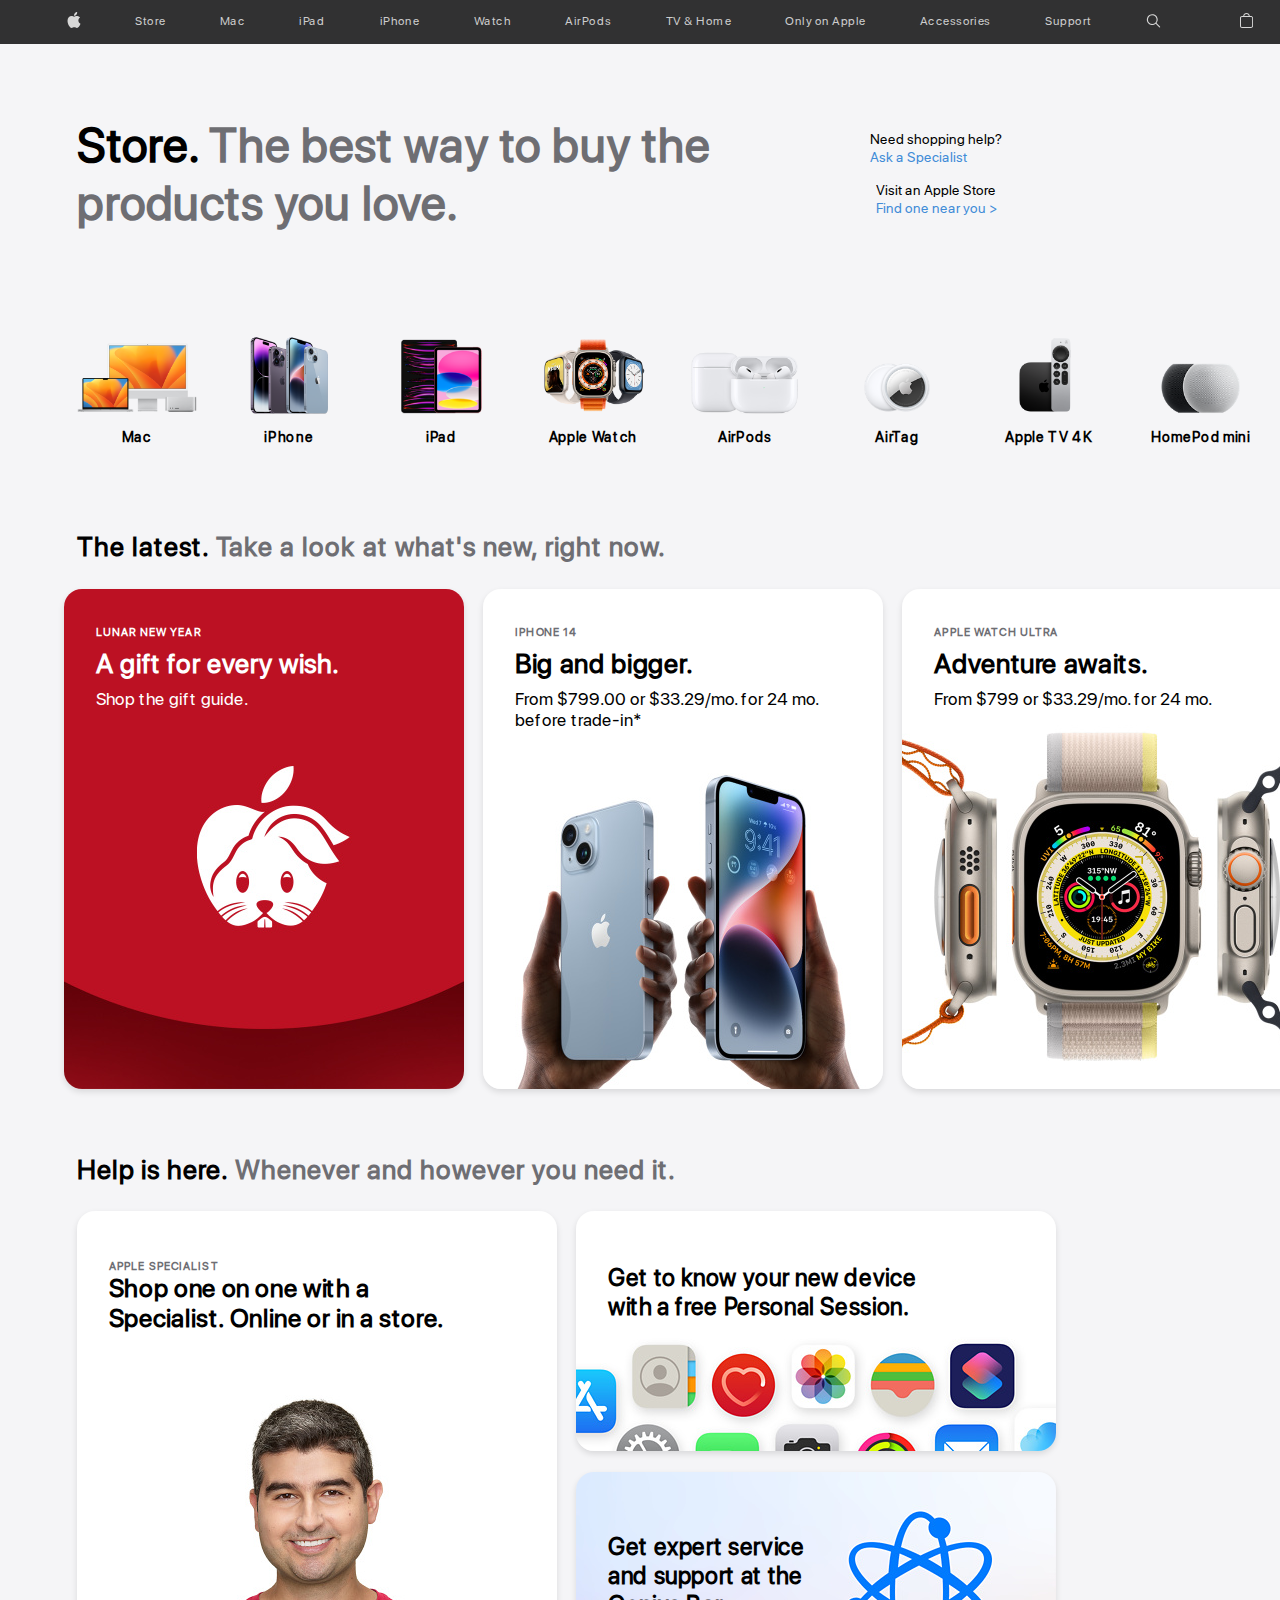
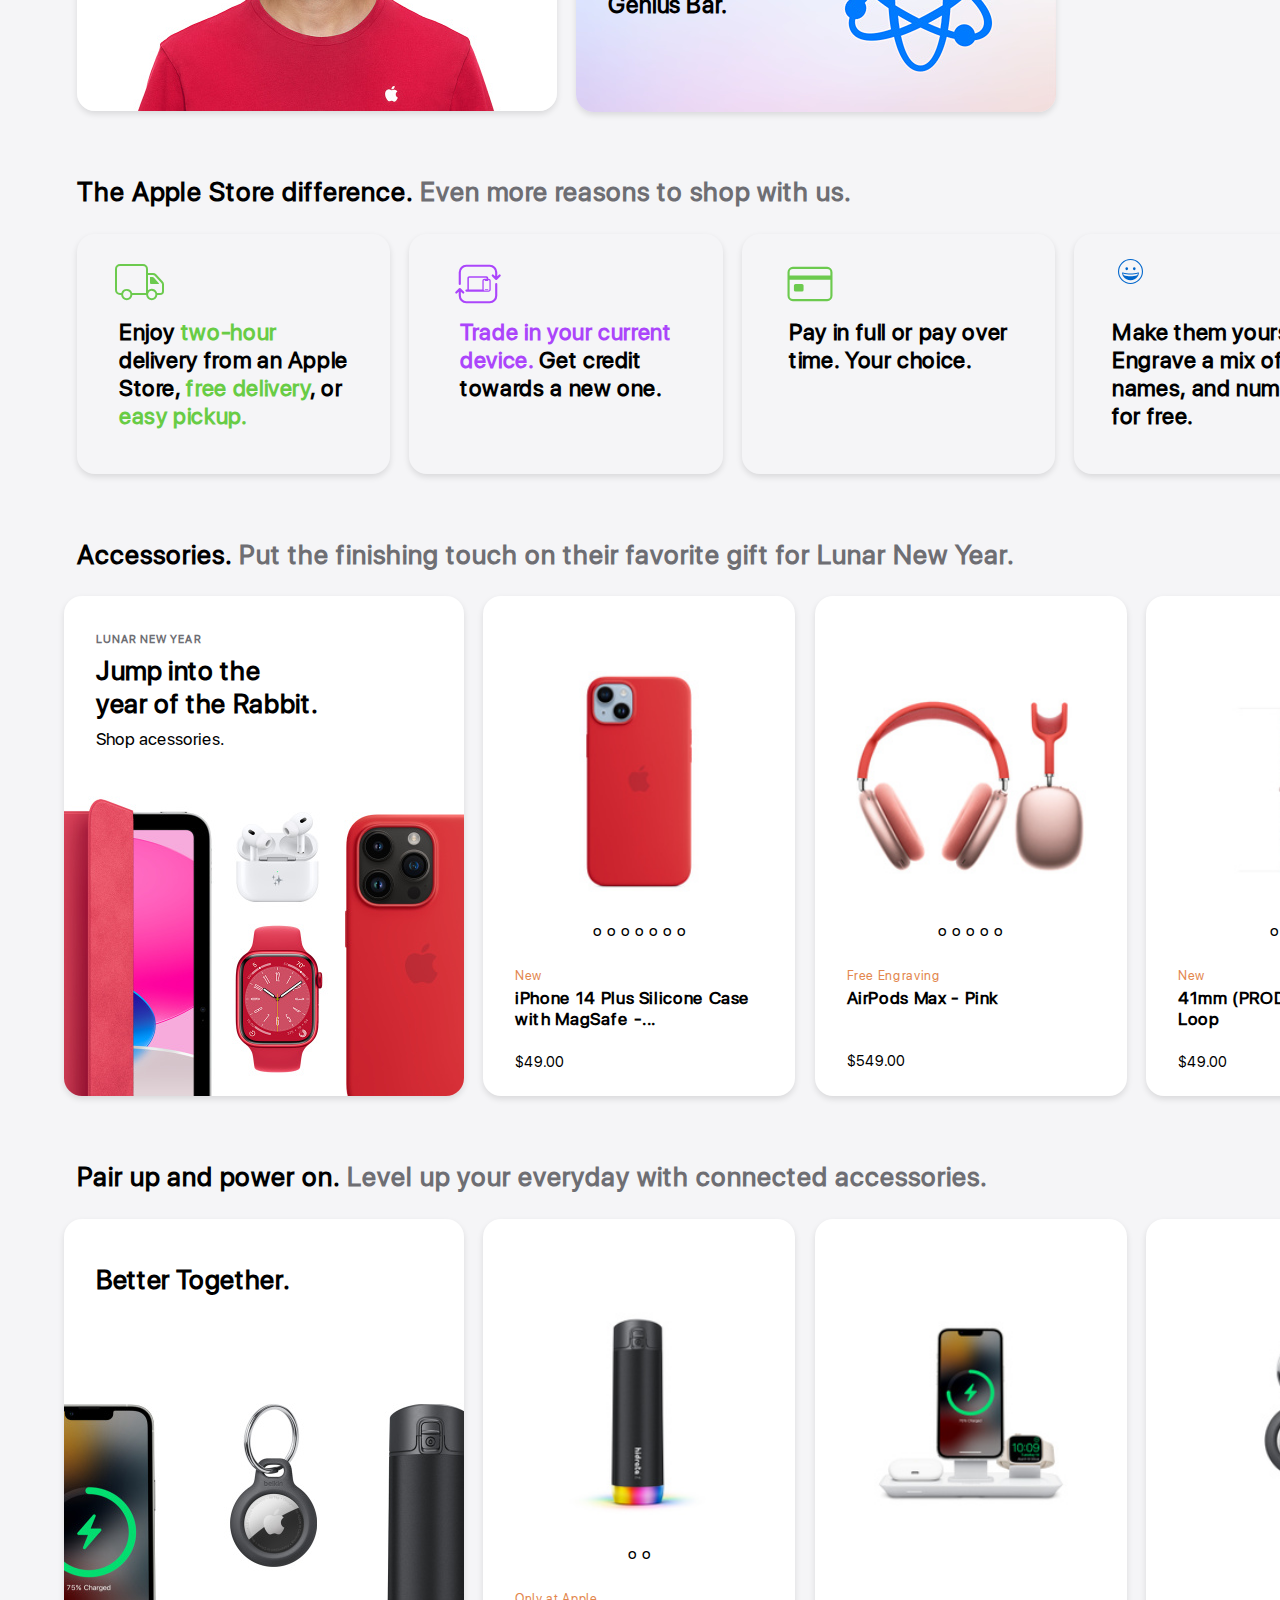
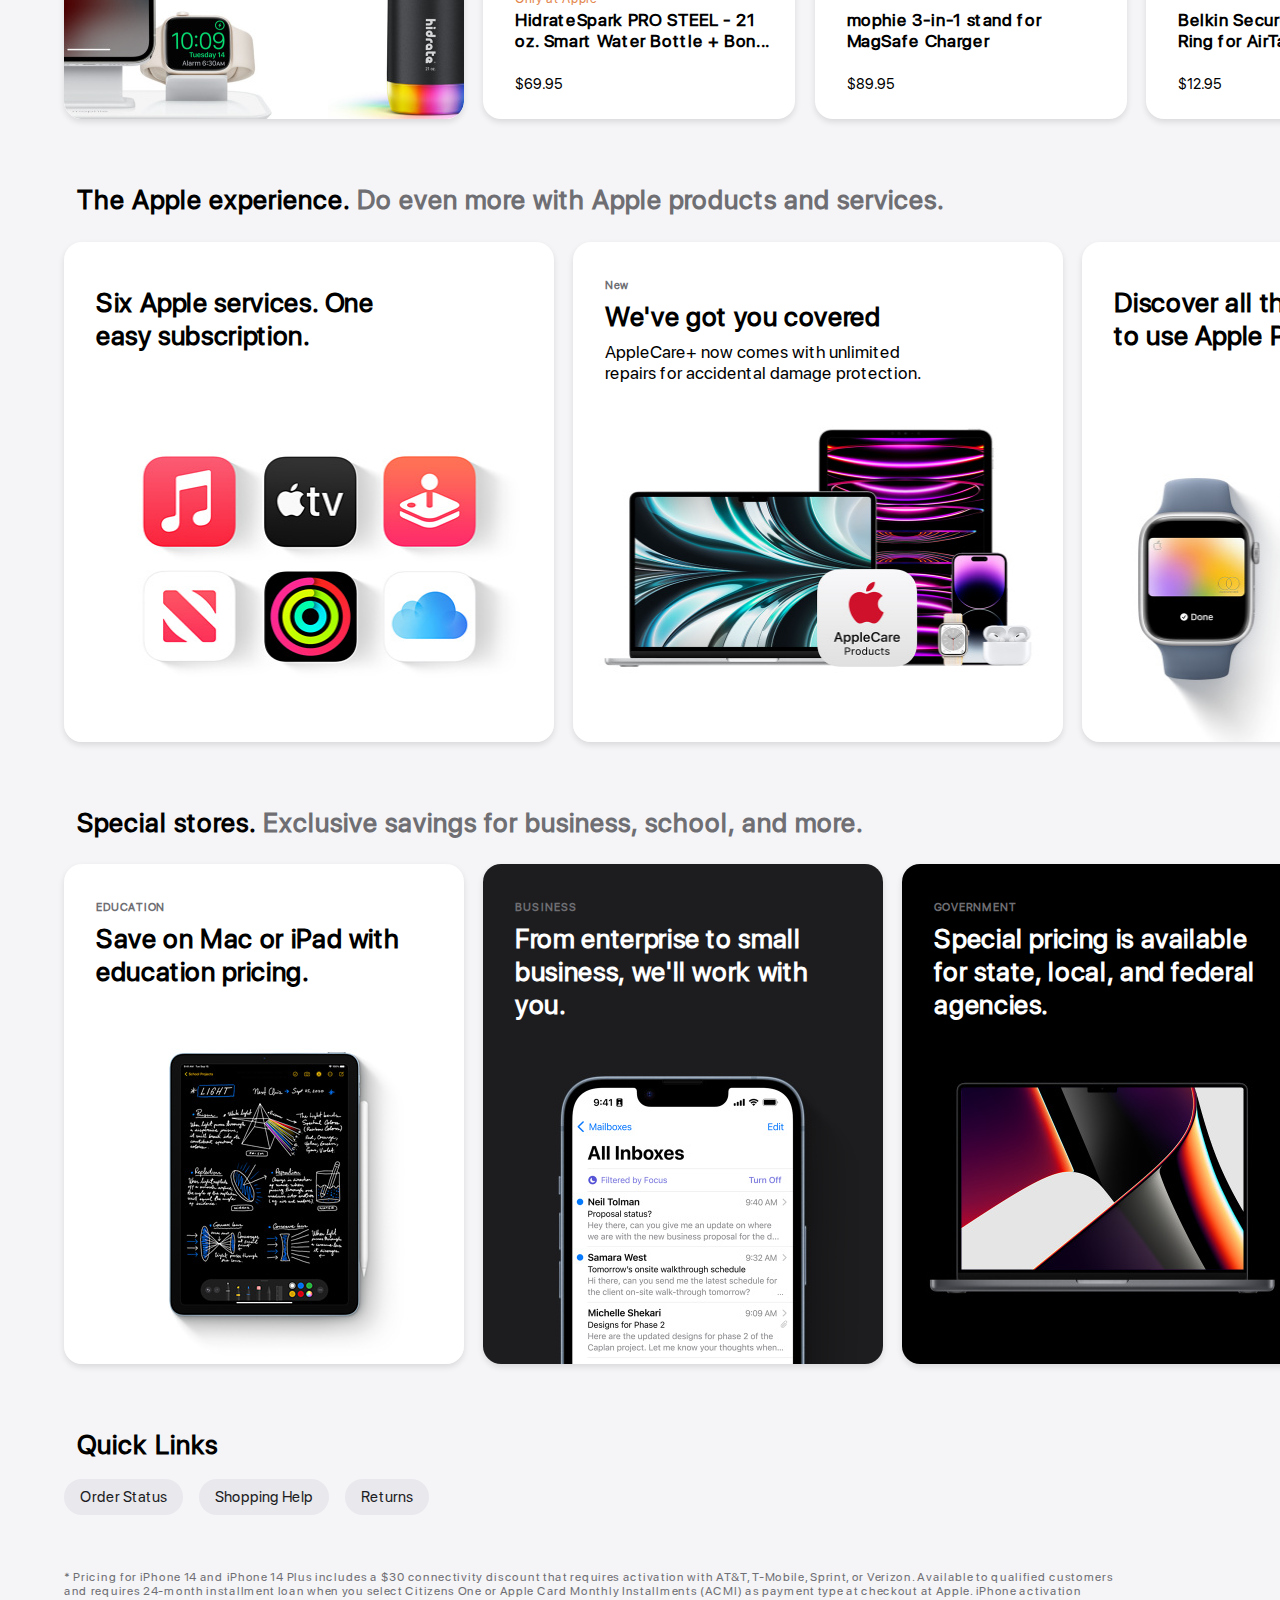
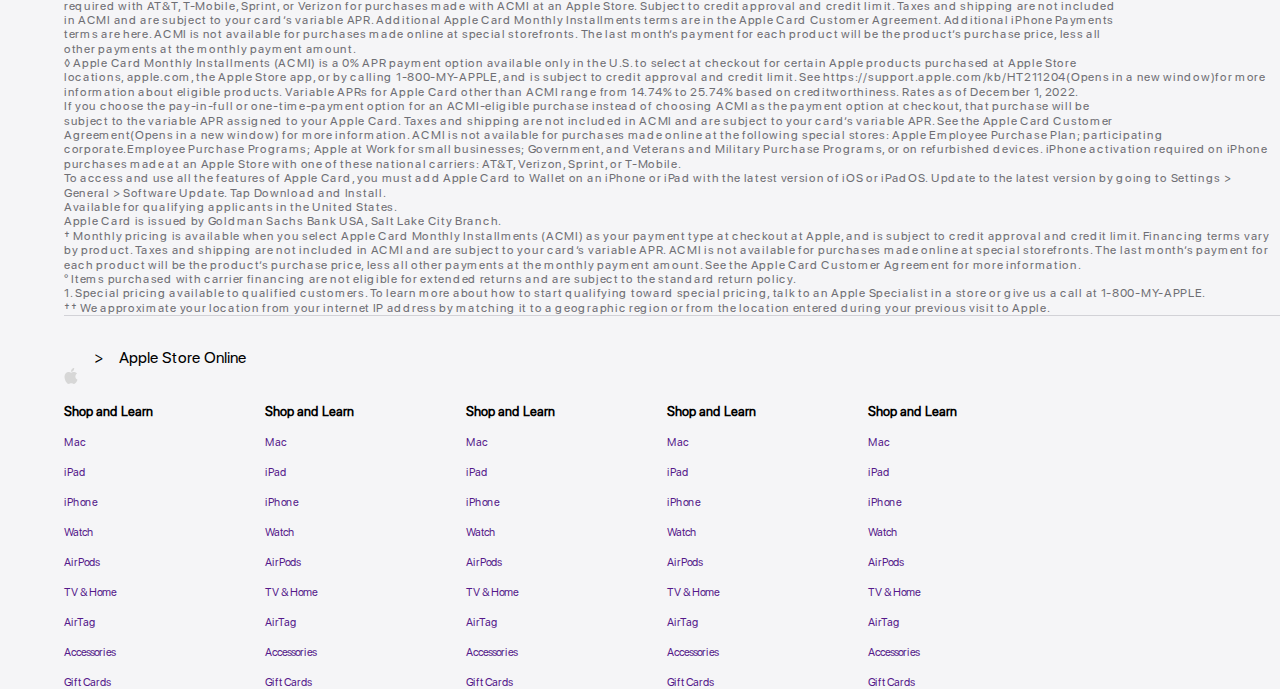
==== index.html @ ecf3b5d9 "Add files via upload" ====
<!DOCTYPE html>
<html lang="en">
<head>
    <meta charset="UTF-8">
    <meta http-equiv="X-UA-Compatible" content="IE=edge">
    <meta name="viewport" content="width=device-width, initial-scale=1.0">
    <link rel="stylesheet" href="styles.css">
    <title>Document</title>
</head>
<body>
 <nav>
    <div class="main-nav">
    <ul class="nav-list">
         <li><a href=""><svg class="apple" xmlns="http://www.w3.org/2000/svg" width="14" height="44"><path fill="none" d="M0 0h14v44H0z"/><path class='apple'fill="#fff" d="M13.073 17.521c-.093.073-1.725.992-1.725 3.037 0 2.365 2.076 3.202 2.138 3.222-.01.052-.33 1.146-1.095 2.262-.681.981-1.394 1.962-2.478 1.962s-1.364-.63-2.613-.63c-1.22 0-1.653.65-2.644.65s-1.684-.908-2.48-2.023C1.259 24.689.515 22.654.515 20.723c0-3.098 2.014-4.74 3.997-4.74 1.053 0 1.931.691 2.592.691.63 0 1.611-.733 2.81-.733.454 0 2.086.042 3.16 1.58zM9.345 14.63c.495-.59.846-1.405.846-2.22 0-.114-.01-.228-.03-.321-.806.03-1.767.537-2.345 1.208-.455.517-.878 1.333-.878 2.159 0 .124.02.248.031.29.052.01.134.02.217.02.723 0 1.632-.486 2.158-1.136z"/></svg></a></li>
         <li><a href="">Store</a></li>
         <li><a href="">Mac</a></li>
         <li><a href="">iPad</a></li>
         <li><a href="">iPhone</a></li>
         <li><a href="">Watch</a></li>
         <li><a href="">AirPods</a></li>
         <li><a href="">TV & Home</a></li>
         <li><a href="">Only on Apple</a></li>
         <li><a href="">Accessories</a></li>
         <li><a href="">Support</a></li>
         <li><a href=""><svg class ="search" xmlns="http://www.w3.org/2000/svg" width="40" height=40"><path fill="none" d="M0 0h15v44H0z"/><path fill="" d="m13.98 27.343-3.5-3.5a5.436 5.436 0 1 0-.778.777l3.5 3.5a.55.55 0 1 0 .778-.778ZM1.959 20.418a4.319 4.319 0 1 1 4.319 4.32 4.323 4.323 0 0 1-4.319-4.32Z"/><path fill="none" d="M0 44h15v44H0z"/><path fill="" d="m13.98 71.593-3.5-3.5a5.436 5.436 0 1 0-.778.777l3.5 3.5a.55.55 0 1 0 .778-.778ZM1.959 64.668a4.319 4.319 0 1 1 4.319 4.32 4.323 4.323 0 0 1-4.319-4.32Z"/></svg></a></li>

         <li><a href="">
            <svg class="bag" xmlns="http://www.w3.org/2000/svg" height="44" viewBox="0 0 13 44" width="13">
                <style>
                    #path1 {fill:#313132} #path2{fill: #d7d7d7} #path1:hover + #path2, #path2:hover{transition: fill .25s ease; fill: #fff}
                </style>
                <g fill="none" fill-rule="evenodd"><path id="path1" d="m0 44h13v-44h-13z"/><path id="path2" d="m12 25.9c0 .6-.5 1.1-1.1 1.1h-8.8c-.6 0-1.1-.5-1.1-1.1v-7.9c0-.5.5-1 1.1-1h8.9c.6 0 1.1.5 1.1 1.1v7.8zm-5.5-11.9c1.2 0 2.1.9 2.3 2h-4.6c.2-1.1 1.1-2 2.3-2zm4.4 2h-1.1c-.2-1.7-1.6-3-3.3-3s-3.1 1.3-3.3 3h-1.1c-1.2 0-2.1.9-2.1 2.1v7.9c0 1.1.9 2 2.1 2h8.9c1.1 0 2.1-.9 2.1-2.1v-7.9c-.1-1.1-1-2-2.2-2z" fill="#fff"/></g></svg>
         </a></li>
    </ul>
    </div>
</nav>
   
<main>
    <div class="row">
        
        <div class="main-title">
           <h1>Store. <span class="light-grey">The best way to buy the <br> products you love.</span></h1>
        </div>
    
    
    
     <div class="query-container">
        <div class="main-query">
            <div class="specialist-img">
                <img src="./img/help-icon.png" alt="">
            </div>
         
                <div class="specialist-container">
                    <div class="shopping-help-title">
                        <p>Need shopping help?</p>
                    </div>
            <div class="shopping-help-link">
                <a href="">Ask a Specialist</a>
            </div>
            </div>
        </div>
    
       
        <div class="main-query">
            <div class="help-img">
                <img src="./img/chat-icon.png" alt="">
            </div>
            <div class="chat-container">
            <div class="shopping-help-title">
                <p>Visit an Apple Store</p>
            </div>
            <div class="shopping-help-link">
                <a href="">Find one near you ></a>
            </div>
            </div>
        </div>
    </div>
</div>





<div class="card-scroller">
    <div class="shop-item">
        <div class="shop-item-img">
            <img src="./img/store-1.png" alt="">
        </div>
        <div class="shop-item-name">
            Mac
        </div>
    </div>

    <div class="shop-item">
        <div class="shop-item-img">
            <img src="./img/store-2.png" alt="">
        </div>
        <div class="shop-item-name">
            iPhone
        </div>
    </div>

    <div class="shop-item">
        <div class="shop-item-img">
            <img src="./img/store-3.png" alt="">
        </div>
        <div class="shop-item-name">
            iPad
        </div>
    </div>

    <div class="shop-item">
        <div class="shop-item-img">
            <img src="./img/store-4.png" alt="">
        </div>
        <div class="shop-item-name">
            Apple Watch
        </div>
    </div>
    <div class="shop-item">
        <div class="shop-item-img">
            <img src="./img/store-5.png" alt="">
        </div>
        <div class="shop-item-name">
            AirPods
        </div>
    </div>
    <div class="shop-item">
        <div class="shop-item-img">
            <img src="./img/store-6.png" alt="">
        </div>
        <div class="shop-item-name">
            AirTag
        </div>
    </div>
    <div class="shop-item">
        <div class="shop-item-img">
            <img src="./img/store-7.png" alt="">
        </div>
        <div class="shop-item-name">
            Apple TV 4K
        </div>
    </div>
    <div class="shop-item">
        <div class="shop-item-img">
            <img src="./img/store-8.png" alt="">
        </div>
        <div class="shop-item-name">
            HomePod mini
        </div>
    </div>
    <div class="shop-item">
        <div class="shop-item-img">
            <img src="./img/store-9.png" alt="">
        </div>
        <div class="shop-item-name">
            Accessories
        </div>
    </div>
    <div class="shop-item">
        <div class="shop-item-img">
            <img src="./img/store-10.png" alt="">
        </div>
        <div class="shop-item-name">
            Apple Gift Card
        </div>
    </div>
</div>

<div class="card-title section-title">
    <h2>The latest. <span class="light-grey">Take a look at what's new, right now.</span></h2>
</div>

<div class="scrolling-card-holder">
    <div class="card-item">
        <img class="latest-scroll-img" src="./img/latest-1.png" alt="">
   
    <div class="card-description white-text">
        <div class="card-topic-text ">
            LUNAR NEW YEAR
        </div>
        <div class="card-heading-text">
          A gift for every wish.
        </div>
        <div class="card-subheading-text">
            Shop the gift guide.
        </div>
    </div>
</div>

<div class="card-item">
   <img class="latest-scroll-img " src="./img/latest-2.png" alt="">
    <div class="card-description">
        <div class="card-topic-text light-grey">
            IPHONE 14
        </div>
        <div class="card-heading-text">
            Big and bigger.
        </div>
        <div class="card-subheading-text">
                From $799.00 or $33.29/mo. for 24 mo.<br> before trade-in*
        </div>
    </div>
</div>
<div class="card-item">
    <img class="latest-scroll-img" src="./img/latest-3.png" alt="">
   
    <div class="card-description">
        <div class="card-topic-text light-grey">
            APPLE WATCH ULTRA
        </div>
        <div class="card-heading-text">
            Adventure awaits.
        </div>
        <div class="card-subheading-text">
            From $799 or $33.29/mo. for 24 mo.
        </div>
    </div>
</div>
<div class="card-item">
    <img class="latest-scroll-img" src="./img/latest-4.png" alt="">
   
    <div class="card-description  white-text">
        <div class="card-topic-text">
            IPAD PRO
        </div>
        <div class="card-heading-text">
            Supercharged by M2.
        </div>
        <div class="card-subheading-text">
            From $799 or $66.58/mo. for 12 mo.
        </div>
    </div>
</div>
<div class="card-item">
    <img class="latest-scroll-img" src="./img/latest-5.png" alt="">
    <div class="card-description  white-text">
        <div class="card-topic-text">
            IPHONE 14 PRO
        </div>
        <div class="card-heading-text">
            Pro. Beyond.
        </div>
        <div class="card-subheading-text">
            From $999.00 or $41.62/mo. for 24 mo.<br> before trade-in*
        </div>
    </div>
</div>
<div class="card-item">
    <img class="latest-scroll-img" src="./img/latest-6.png" alt="">
   
    <div class="card-description  white-text">
        <div class="card-topic-text">
            APPLE WATCH SERIES 8
        </div>
        <div class="card-heading-text">
            A healthy leap ahead.
        </div>
        <div class="card-subheading-text">
             From $399 or $16.62/mo. for 24 mo.
        </div>
    </div>
</div>
<div class="card-item">
    <img class="latest-scroll-img" src="./img/latest-7.png" alt="">
   
    <div class="card-description">
        <div class="card-topic-text">
            APPLE TV 4K
        </div>
        <div class="card-heading-text">
            The Apple experience.<br>
            Cinematic in every sense.
        </div>
        <div class="card-subheading-text">
            From $129 or $21.50/mo. for 6 mo.
        </div>
    </div>
</div>
<div class="card-item">
    <img class="latest-scroll-img" src="./img/latest-8.png" alt="">
   
    <div class="card-description">
        <div class="card-topic-text">
            IPAD
        </div>
        <div class="card-heading-text">
            Lovable. Drawable.<br>Magical.
        </div>
        <div class="card-subheading-text">
            From $449 or $37.41/mo. for 12 mo.
        </div>
    </div>
</div>
<div class="card-item">
    <img class="latest-scroll-img" src="./img/latest-9.png" alt="">
   
    <div class="card-description">
        <div class="card-topic-text">
            APPLE WATCH SE
        </div>
        <div class="card-heading-text">
            A great deal to love.
        </div>
        <div class="card-subheading-text">
            From $249 or $10.37/mo. for 24 mo.
        </div>
    </div>
</div>
</div>




<div class="help-section">
    <div class="help-title section-title">
        <h2>Help is here. <span class="light-grey">Whenever and however you need it.</span></h2>
    </div>

    <div class="help-container">
        
        <div class="help-left-container">
            <div class="specialist-card">
                <img src="./img/help-1.png" alt="">
            <div class="specialist-description">
             <div class="specialist-topic-text light-grey">
                    APPLE SPECIALIST
             </div>
            <div class="specialist-heading-text">
                Shop one on one with a <br> Specialist. Online or in a store.
            </div>
        </div>
        </div>
        </div>
    <div class="help-right-container">
        <div class="personal-card">
            <img src="./img/help-2.png" alt="">
       
        <div class="personal-heading-text">
                Get to know your new device <br> with a free Personal Session.
        </div>
       </div>

        <div class="genius-card">
            <img src="./img/help-3.png" alt="">
        
        <div class="genius-heading-text">
                Get expert service<br> and support at the <br> Genius Bar.
        </div>
        
    </div>
    </div>    
</div>
</div>


<!--DIFFERENCE SECTION-->


<div class="difference-section">

        <div class="difference-title section-title">
            <h2>The Apple Store difference. <span class="light-grey">Even more reasons to shop with us.</span></h2>
        </div>


        <div class="difference-row">

       
            <div class="difference-card">
                <div class="difference-icon">
                    <svg width="50" height="50" aria-hidden="true" class="as-svgicon as-svgicon-boxtruck as-svgicon-elevated"><path fill="none" d="M0 0h49v56H0z"/><path fill="#6CCA4E" d="m47.845 27.501-6.676-7.129A4.37 4.37 0 0 0 37.684 19H33v-4a5 5 0 0 0-5-5H5a5 5 0 0 0-5 5v21a5 5 0 0 0 5 5h1.15a5.622 5.622 0 0 0 11.2 0h13.8a5.622 5.622 0 0 0 11.2 0h2.644C47.54 41 49 39.59 49 37.134v-6.751a4.15 4.15 0 0 0-1.155-2.882zM15.325 41a3.607 3.607 0 0 1-7.15 0 3.208 3.208 0 0 1 .285-2 3.625 3.625 0 0 1 6.915 1.5 3.555 3.555 0 0 1-.05.5zM31 39H17.166a5.619 5.619 0 0 0-10.833 0H5a3.003 3.003 0 0 1-3-3V15a3.003 3.003 0 0 1 3-3h23a3.003 3.003 0 0 1 3 3zm9.325 2a3.607 3.607 0 0 1-7.15 0 3.208 3.208 0 0 1 .285-2 3.625 3.625 0 0 1 6.915 1.5 3.555 3.555 0 0 1-.05.5zM47 37.134C47 38.46 46.419 39 44.993 39h-2.827A5.613 5.613 0 0 0 33 36.316V21h4.684a2.43 2.43 0 0 1 2.03.744l6.687 7.14A2.18 2.18 0 0 1 47 30.384zm-3.391-8.021A1.212 1.212 0 0 1 44 30h-7.777A1.143 1.143 0 0 1 35 28.768V23h2.413a1.682 1.682 0 0 1 1.337.624z"/></svg>
                </div>
                <div class="difference-description">
                    Enjoy <span class="lime-green">two-hour</span> <br> delivery from an Apple<br>Store, <span class="lime-green">free delivery</span>, or<br><span class="lime-green">easy pickup.</span>
                </div>
            </div>

            <div class="difference-card">
                <div class="difference-icon">
                    <svg xmlns="http://www.w3.org/2000/svg" aria-hidden="true" class="as-svgicon as-svgicon-financing as-svgicon-elevated as-svgicon-financingelevated" viewBox="0 0 43 56"><path fill="none" d="M0 0h43v56H0z"/><path fill="#ab45fb" d="M38.5 27a1 1 0 0 0-1 1v11a5.006 5.006 0 0 1-5 5h-22a5.006 5.006 0 0 1-5-5v-3.836l1.543 1.543a1 1 0 1 0 1.414-1.414l-3.25-3.25a1 1 0 0 0-1.414 0l-3.25 3.25a1 1 0 1 0 1.414 1.414L3.5 35.164V39a7.008 7.008 0 0 0 7 7h22a7.008 7.008 0 0 0 7-7V28a1 1 0 0 0-1-1z"/><path fill="#ab45fb" d="M28.172 32.715a.31.31 0 0 0-.352.352q0 .334.352.334H30.8a.3.3 0 0 0 .343-.334.307.307 0 0 0-.343-.352z"/><path fill="#ab45fb" d="M30.602 21.32a1.92 1.92 0 0 0-1.402-.47H13.45a1.94 1.94 0 0 0-1.376.47 1.811 1.811 0 0 0-.505 1.393v10.433h-.924a.95.95 0 0 0-.704.294 1.009 1.009 0 0 0 0 1.416.954.954 0 0 0 .704.294h20.744a1.968 1.968 0 0 0 1.415-.519 1.783 1.783 0 0 0 .545-1.353v-8.376a1.783 1.783 0 0 0-.545-1.354 1.968 1.968 0 0 0-1.415-.518h-.308v-.317a1.869 1.869 0 0 0-.48-1.393zm-4.997 3.582v8.244h-12.62V23.109a.746.746 0 0 1 .843-.844h14.994a.86.86 0 0 1 .633.211.827.827 0 0 1 .2.554h-2.09a1.968 1.968 0 0 0-1.415.518 1.783 1.783 0 0 0-.545 1.354zm5.538-.334v-.352h.096a.945.945 0 0 1 .677.233.835.835 0 0 1 .246.637v8.007a.835.835 0 0 1-.246.637.945.945 0 0 1-.677.233h-3.515a.958.958 0 0 1-.686-.233.835.835 0 0 1-.246-.637v-8.007a.835.835 0 0 1 .246-.637.958.958 0 0 1 .686-.233h.096v.352a.53.53 0 0 0 .14.378.483.483 0 0 0 .37.15h2.303a.483.483 0 0 0 .369-.15.53.53 0 0 0 .14-.378z"/><path fill="#ab45fb" d="M42.457 19.293a1 1 0 0 0-1.414 0L39.5 20.836V17a7.008 7.008 0 0 0-7-7h-22a7.008 7.008 0 0 0-7 7v11a1 1 0 0 0 2 0V17a5.006 5.006 0 0 1 5-5h22a5.006 5.006 0 0 1 5 5v3.836l-1.543-1.543a1 1 0 0 0-1.414 1.414l3.25 3.25a1 1 0 0 0 1.414 0l3.25-3.25a1 1 0 0 0 0-1.414z"/></svg>
                </div>
                <div class="difference-description">
                    <span class="hot-pink">Trade in your current <br> device.</span> Get credit<br> towards a new one.
                </div>
            </div>

            <div class="difference-card">
                <div class="difference-icon">
                    <svg xmlns="http://www.w3.org/2000/svg" aria-hidden="true" class="as-svgicon as-svgicon-financing as-svgicon-elevated as-svgicon-financingelevated" viewBox="0 0 42 56"><path fill="none" d="M0 0h42v56H0z"/><path fill="#6cca4e" d="M37 12H5a5.006 5.006 0 0 0-5 5v22a5.006 5.006 0 0 0 5 5h32a5.006 5.006 0 0 0 5-5V17a5.006 5.006 0 0 0-5-5ZM5 14h32a3 3 0 0 1 3 3v3H2v-3a3 3 0 0 1 3-3Zm32 28H5a3 3 0 0 1-3-3V24h38v15a3 3 0 0 1-3 3ZM6 33.5v-4A1.5 1.5 0 0 1 7.5 28h6a1.5 1.5 0 0 1 1.5 1.5v4a1.5 1.5 0 0 1-1.5 1.5h-6A1.5 1.5 0 0 1 6 33.5Z"/></svg>
                </div>
                <div class="difference-description">
                    Pay in full or pay over<br> time. Your choice.
                </div>
            </div>

            <div class="difference-card">
                <div class="difference-icon">
                    <svg width="35" height="35" aria-hidden="true" class="as-svgicon as-svgicon-personalization as-svgicon-elevated as-svgicon-personalizationelevated"><path fill="none" d="M0 0h35v35H0z"/><path fill="#06c" d="M17.5 6.1A11.4 11.4 0 1 1 6.1 17.5 11.413 11.413 0 0 1 17.5 6.1m0-1.1A12.5 12.5 0 1 0 30 17.5 12.5 12.5 0 0 0 17.5 5zm3.77 11.312a1.213 1.213 0 0 0 .935-.454 1.808 1.808 0 0 0 0-2.269 1.213 1.213 0 0 0-.934-.454 1.2 1.2 0 0 0-.921.454 1.798 1.798 0 0 0 0 2.263 1.195 1.195 0 0 0 .92.46zm-7.554 0a1.245 1.245 0 0 0 .948-.46 1.764 1.764 0 0 0 .006-2.263 1.245 1.245 0 0 0-.954-.454 1.181 1.181 0 0 0-.914.454 1.831 1.831 0 0 0 0 2.27 1.181 1.181 0 0 0 .914.453zm11.973 2.216a.655.655 0 0 0-.641-.08 27.537 27.537 0 0 1-3.69.86 24.154 24.154 0 0 1-3.851.3 24.28 24.28 0 0 1-3.858-.3 26.98 26.98 0 0 1-3.684-.86.692.692 0 0 0-.66.08.608.608 0 0 0-.18.614 7.743 7.743 0 0 0 1.401 3.63 8.522 8.522 0 0 0 2.977 2.596 8.378 8.378 0 0 0 4.004.968 8.35 8.35 0 0 0 3.99-.968 8.585 8.585 0 0 0 2.984-2.596 7.598 7.598 0 0 0 1.395-3.63.638.638 0 0 0-.187-.614zm-1.482 2.83a23.869 23.869 0 0 1-3.317.7 24.667 24.667 0 0 1-3.383.234 24.863 24.863 0 0 1-3.384-.233 23.782 23.782 0 0 1-3.33-.701 6.213 6.213 0 0 1-.694-1.869 27.753 27.753 0 0 0 3.617.788 25.529 25.529 0 0 0 3.79.28 25.572 25.572 0 0 0 3.785-.28 27.179 27.179 0 0 0 3.61-.788 6.04 6.04 0 0 1-.694 1.868z"/></svg>
                </div>
                <div class="difference-description">
                    Make them yours.<br><span class="light-blue">Engrave a mix of emoji,<br> names, and numbers<br> for free.</span>
                </div>
            </div>

            <div class="difference-card">
                <div class="difference-icon">

                </div>
                <div class="difference-description">
                    
                </div>
            </div>
        </div>
               
          
        </div>

<!--ACCESSORIES SECTION-->

<div class="accessories-section">
    <div class="accessories-title section-title">
        <h2>Accessories. <span class="light-grey">Put the finishing touch on their favorite gift for Lunar New Year.</span></h2>
    </div>

    <div class="scrolling-card-holder">
        <div class="card-item">
            <img class="card-scroll-img" src="./img/accessories-1.png" alt="">
       
        <div class="card-description ">
            <div class="card-topic-text light-grey ">
                LUNAR NEW YEAR
            </div>
            <div class="card-heading-text">
              Jump into the<br> year of the Rabbit.
            </div>
            <div class="card-subheading-text">
                Shop acessories.
            </div>
        </div>
        </div>
    
    <div class="accessories-item">
       <div class="accessories-img">
            <img src="./img/accessories-2.png" alt="">
       </div>
       
       <div class="accessories-swatches">
        <ul>
            <li>o</li>
            <li>o</li>
            <li>o</li>
            <li>o</li>
            <li>o</li>
            <li>o</li>
            <li>o</li>
           </ul>
        </div>

       <div class="accessory-description">
        <div class="accessory-topic-text">
            New
        </div>
        <div class="accessory-heading-text">
            iPhone 14 Plus Silicone Case<br>with MagSafe -...
         </div>
        <div class="accessory-price">
            $49.00
        </div>
    </div>
    </div> 
        
    <div class="accessories-item">
        <div class="accessories-img">
             <img src="./img/accessories-3.png" alt="">
        </div>
        
        <div class="accessories-swatches">
         <ul>
             <li>o</li>
             <li>o</li>
             <li>o</li>
             <li>o</li>
             <li>o</li>
            </ul>
         </div>
 
        <div class="accessory-description">
         <div class="accessory-topic-text">
             Free Engraving
         </div>
         <div class="accessory-heading-text">
            AirPods Max - Pink <br>
          
          </div>
         <div class="accessory-price">
             $549.00
         </div>
     </div>
     </div> 
 
     <div class="accessories-item">
        <div class="accessories-img">
             <img src="./img/accessories-4.png" alt="">
        </div>
        
        <div class="accessories-swatches">
         <ul>
             <li>o</li>
             <li>o</li>
             <li>o</li>
             <li>o</li>
             <li>o</li>
            </ul>
         </div>
 
        <div class="accessory-description">
         <div class="accessory-topic-text">
             New
         </div>
         <div class="accessory-heading-text">
            41mm (PRODUCT)RED Sport<br>
            Loop
          
          </div>
         <div class="accessory-price">
             $49.00
         </div>
     </div>
     </div> 
 
     <div class="accessories-item">
        <div class="accessories-img">
             <img src="./img/accessories-5.png" alt="">
        </div>
        
        <div class="accessories-swatches">
         <ul>
             <li>o</li>
             <li>o</li>
             <li>o</li>
             <li>o</li>
            </ul>
         </div>
 
        <div class="accessory-description">
         <div class="accessory-topic-text">
            New
         </div>
         <div class="accessory-heading-text">
            Smart Folio for iPad (10th<br>
            generation) - Watermelon
          
          </div>
         <div class="accessory-price">
             $549.00
         </div>
     </div>
     </div> 
 
     <div class="accessories-item">
        <div class="accessories-img">
             <img src="./img/accessories-6.png" alt="">
        </div>
        
        <div class="accessories-swatches">
         <ul>
             <li>o</li>
             <li>o</li>
             <li>o</li>
             <li>o</li>
             <li>o</li>
            </ul>
         </div>
 
        <div class="accessory-description">
         <div class="accessory-topic-text">
             Smart Home Accessories
         </div>
         <div class="accessory-heading-text">
            Nanoleaf Shapes Hexagons<br>
          
          </div>
         <div class="accessory-price">
             $199.95
         </div>
     </div>
     </div> 

     <div class="accessories-item">
        <div class="accessories-img">
             <img src="./img/accessories-7.png" alt="">
        </div>
        
        <div class="accessories-swatches">
         <ul>
             <li>o</li>
             <li>o</li>
             <li>o</li>
             <li>o</li>
             <li>o</li>
            </ul>
         </div>
 
        <div class="accessory-description">
         <div class="accessory-topic-text">
             Free Engraving
         </div>
         <div class="accessory-heading-text">
            AirPods (2nd generation) 
          
          </div>
         <div class="accessory-price">
             $129.00
         </div>
     </div>
     </div>
    </div>
</div>


<!--PAIR UP AND POWER ON SECTION-->
<!--PAIR UP AND POWER ON SECTION-->


<div class="accessories-section">
    <div class="power-title section-title">
        <h2>Pair up and power on. <span class="light-grey">Level up your everyday with connected accessories.</span></h2>
    </div>

    <div class="scrolling-card-holder">
        <div class="card-item">
            <img class="card-scroll-img" src="./img/power-1.png" alt="">
       
        <div class="card-description ">
            <div class="card-topic-text light-grey ">
                
            </div>
            <div class="card-heading-text">
              Better Together.
            </div>
            <div class="card-subheading-text">
            
            </div>
        </div>
        </div>
    
    <div class="accessories-item">
       <div class="accessories-img">
            <img src="./img/power-2.png" alt="">
       </div>
       
       <div class="accessories-swatches">
        <ul>
            <li>o</li>
            <li>o</li>
         
           </ul>
        </div>

       <div class="accessory-description">
        <div class="accessory-topic-text">
            Only at Apple
        </div>
        <div class="accessory-heading-text">
            HidrateSpark PRO STEEL - 21<br>
            oz. Smart Water Bottle + Bon...
         </div>
        <div class="accessory-price">
            $69.95
        </div>
    </div>
    </div> 
        
    <div class="accessories-item">
        <div class="accessories-img">
             <img src="./img/power-3.png" alt="">
        </div>
        
        <div class="accessories-swatches hidden">
         <ul>
             <li>o</li>
             <li>o</li>
             <li>o</li>
             <li>o</li>
             <li>o</li>
            </ul>
         </div>
 
        <div class="accessory-description">
         <div class="accessory-topic-text">
          
         </div>
         <div class="accessory-heading-text">
            mophie 3-in-1 stand for<br>
            MagSafe Charger
          
          </div>
         <div class="accessory-price">
             $89.95
         </div>
     </div>
     </div> 
 
     <div class="accessories-item">
        <div class="accessories-img">
             <img src="./img/power-4.png" alt="">
        </div>
        
        <div class="accessories-swatches hidden">
         <ul>
             <li>o</li>
             <li>o</li>
             <li>o</li>
             <li>o</li>
             <li>o</li>
            </ul>
         </div>
 
        <div class="accessory-description">
         <div class="accessory-topic-text">
           
         </div>
         <div class="accessory-heading-text">
            Belkin Secure Holder with Key<br>
            Ring for AirTag - Black
          
          </div>
         <div class="accessory-price">
             $12.95
         </div>
     </div>
     </div> 
 
     <div class="accessories-item">
        <div class="accessories-img">
             <img src="./img/power-5.png" alt="">
        </div>
        
        <div class="accessories-swatches">
         <ul>
             <li>o</li>
             <li>o</li>
             <li>o</li>
             <li>o</li>
             <li>o</li>
            </ul>
         </div>
 
        <div class="accessory-description">
         <div class="accessory-topic-text">
            New
         </div>
         <div class="accessory-heading-text">
            OtterBox Figura Series Case<br>
            with MagSafe for iPhone 14 P...
          
          </div>
         <div class="accessory-price">
             $49.95
         </div>
     </div>
     </div> 
 
     <div class="accessories-item">
        <div class="accessories-img">
             <img src="./img/power-6.png" alt="">
        </div>
        
        <div class="accessories-swatches hidden">
         <ul>
             <li>o</li>
             <li>o</li>
             <li>o</li>
             <li>o</li>
             <li>o</li>
            </ul>
         </div>
 
        <div class="accessory-description">
         <div class="accessory-topic-text">
             New
         </div>
         <div class="accessory-heading-text">
            Incase Lanyard
          
          </div>
         <div class="accessory-price">
             $12.95
         </div>
     </div>
     </div> 

     <div class="accessories-item">
        <div class="accessories-img">
             <img src="./img/power-7.png" alt="">
        </div>
        
        <div class="accessories-swatches hidden">
         <ul>
             <li>o</li>
             <li>o</li>
             <li>o</li>
             <li>o</li>
             <li>o</li>
            </ul>
         </div>
 
        <div class="accessory-description">
         <div class="accessory-topic-text">
             
         </div>
         <div class="accessory-heading-text">
            Embber 10 oz. Temperature<br>
            Control Mug 2
          
          </div>
         <div class="accessory-price">
             $129.95
         </div>
     </div>
     </div> 
    </div>
</div>

<!--EXPERIENCE SECTION-->
<!--EXPERIENCE SECTION-->
<!--EXPERIENCE SECTION-->

<div class="experience-section">
    <div class="experience-title section-title">
        <h2>The Apple experience. <span class="light-grey">Do even more with Apple products and services.</span></h2>
    </div>
    
    <div class="scrolling-card-holder">
        <div class="card-item experience-item">
            <img class="latest-scroll-img" src="./img/experience-1.png" alt="">
       
        <div class="card-description ">
            <div class="card-topic-text ">
                
            </div>
            <div class="card-heading-text">
              Six Apple services. One<br>
              easy subscription.
            </div>
            <div class="card-subheading-text">
              
            </div>
        </div>
    </div>
    
    <div class="card-item experience-item">
       <img class="latest-scroll-img " src="./img/experience-2.png" alt="">
        <div class="card-description">
            <div class="card-topic-text light-grey">
                New
            </div>
            <div class="card-heading-text">
                We've got you covered
            </div>
            <div class="card-subheading-text">
                   AppleCare+ now comes with unlimited<br> repairs for accidental damage protection.
            </div>
        </div>
    </div>
    <div class="card-item experience-item">
        <img class="latest-scroll-img" src="./img/experience-3.png" alt="">
       
        <div class="card-description">
            <div class="card-topic-text light-grey">
                
            </div>
            <div class="card-heading-text">
                Discover all the ways to <br>
                to use Apple Pay.
            </div>
            <div class="card-subheading-text">
                
            </div>
        </div>
    </div>
    <div class="card-item experience-item">
        <img class="latest-scroll-img" src="./img/experience-4.png" alt="">
       
        <div class="card-description">
            <div class="card-topic-text light-grey">
                HOME
            </div>
            <div class="card-heading-text">
                See how one app can<br>
                control your entire home.
            </div>
            <div class="card-subheading-text">
               
            </div>
        </div>
    </div>
</div>

<!--SPECIAL SECTION-->
<!--SPECIAL SECTION-->
<!--SPECIAL SECTION-->

<div class="special-title section-title">
    <h2>Special stores. <span class="light-grey">Exclusive savings for business, school, and more.</span></h2>
</div>

<div class="scrolling-card-holder">
    <div class="card-item">
        <img class="latest-scroll-img" src="./img/special-1.png" alt="">
   
    <div class="card-description ">
        <div class="card-topic-text light-grey ">
            EDUCATION
        </div>
        <div class="card-heading-text">
          Save on Mac or iPad with<br>
          education pricing.
        </div>
        <div class="card-subheading-text">
           
        </div>
    </div>
</div>

<div class="card-item">
   <img class="latest-scroll-img " src="./img/special-2.png" alt="">
    <div class="card-description white-text">
        <div class="card-topic-text light-grey ">
            BUSINESS
        </div>
        <div class="card-heading-text">
            From enterprise to small<br>
            business, we'll work with<br>
            you.
        </div>
        <div class="card-subheading-text">
              
        </div>
    </div>
</div>
<div class="card-item">
    <img class="latest-scroll-img" src="./img/special-3.png" alt="">
   
    <div class="card-description white-text">
        <div class="card-topic-text light-grey">
           GOVERNMENT
        </div>
        <div class="card-heading-text">
            Special pricing is available<br>
            for state, local, and federal<br>
            agencies.
        </div>
        <div class="card-subheading-text">
           
        </div>
    </div>
</div>
<div class="card-item">
    <img class="latest-scroll-img" src="./img/special-4.png" alt="">
   
    <div class="card-description ">
        <div class="card-topic-text light-grey">
            VETERANS AND MILITARY
        </div>
        <div class="card-heading-text">
            Active and veteran<br> members may be eligible<br>
            for exclusive savings.
        </div>
        <div class="card-subheading-text">
           
        </div>
    </div>
</div>
<div class="card-item">
    <img class="latest-scroll-img" src="./img/special-5.png" alt="">
    <div class="card-description ">
        <div class="card-topic-text light-grey">
            CERTIFIED REFURBISHED
        </div>
        <div class="card-heading-text">
            Shop refurbished Apple<br>
            products backed by a <br>
            one-year warranty.
        </div>
        <div class="card-subheading-text">
       
        </div>
    </div>
</div>
</div>
<div class="quick-links-title section-title"><h2>Quick Links</h2></div>
<div class="quick-links-section">
    <ul>
        <li><a href="" class="quick-btn">Order Status</a></li>
        <li><a href="" class="quick-btn">Shopping Help</a></li>
        <li><a href="" class="quick-btn">Returns</a></li>
    </ul>
</div>

<div class="disclaimers">
 
    <p>* Pricing for iPhone 14 and iPhone 14 Plus includes a $30 connectivity discount that requires activation with AT&T, T-Mobile, Sprint, or Verizon. Available to qualified customers<br> and requires 24-month installment loan when you select Citizens One or Apple Card Monthly Installments (ACMI) as payment type at checkout at Apple. iPhone activation<br> required with AT&T, T-Mobile, Sprint, or Verizon for purchases made with ACMI at an Apple Store. Subject to credit approval and credit limit. Taxes and shipping are not included<br> in ACMI and are subject to your card’s variable APR. Additional Apple Card Monthly Installments terms are in the Apple Card Customer Agreement. Additional iPhone Payments<br> terms are here. ACMI is not available for purchases made online at special storefronts. The last month’s payment for each product will be the product’s purchase price, less all<br> other payments at the monthly payment amount. </p>   
 
 
 
    <p>◊ Apple Card Monthly Installments (ACMI) is a 0% APR payment option available only in the U.S. to select at checkout for certain Apple products purchased at Apple Store<br> locations, apple.com, the Apple Store app, or by calling 1-800-MY-APPLE, and is subject to credit approval and credit limit. See https://support.apple.com/kb/HT211204(Opens in a new window)for more information about eligible products. Variable APRs for Apple Card other than ACMI range from 14.74% to 25.74% based on creditworthiness. Rates as of December 1, 2022.<br> If you choose the pay-in-full or one-time-payment option for an ACMI-eligible purchase instead of choosing ACMI as the payment option at checkout, that purchase will be<br> subject to the variable APR assigned to your Apple Card. Taxes and shipping are not included in ACMI and are subject to your card’s variable APR. See the Apple Card Customer<br> Agreement(Opens in a new window) for more information. ACMI is not available for purchases made online at the following special stores: Apple Employee Purchase Plan; participating corporate.Employee Purchase Programs; Apple at Work for small businesses; Government, and Veterans and Military Purchase Programs, or on refurbished devices. iPhone activation required on iPhone purchases made at an Apple Store with one of these national carriers: AT&T, Verizon, Sprint, or T-Mobile.</p>   
 
    <p>To access and use all the features of Apple Card, you must add Apple Card to Wallet on an iPhone or iPad with the latest version of iOS or iPadOS. Update to the latest version by going to Settings > General > Software Update. Tap Download and Install. </p>   
 <p>Available for qualifying applicants in the United States. </p>   
 <p>Apple Card is issued by Goldman Sachs Bank USA, Salt Lake City Branch. </p>   
 <p>† Monthly pricing is available when you select Apple Card Monthly Installments (ACMI) as your payment type at checkout at Apple, and is subject to credit approval and credit limit. Financing terms vary by product. Taxes and shipping are not included in ACMI and are subject to your card’s variable APR. ACMI is not available for purchases made online at special storefronts. The last month’s payment for each product will be the product’s purchase price, less all other payments at the monthly payment amount. See the Apple Card Customer Agreement for more information.</p>   
 <p>° Items purchased with carrier financing are not eligible for extended returns and are subject to the standard return policy. </p>   
 <p>1. Special pricing available to qualified customers. To learn more about how to start qualifying toward special pricing, talk to an Apple Specialist in a store or give us a call at 1‑800‑MY‑APPLE. </p>   
 <p>†† We approximate your location from your internet IP address by matching it to a geographic region or from the location entered during your previous visit to Apple. </p>   
</div>

<div class="footer-section">
    <div class="breadcrumb-container">
        <ul>
            <li><svg class="apple" xmlns="http://www.w3.org/2000/svg" width="14" height="44"><path fill="none" d="M0 0h14v44H0z"/><path class='apple'fill="" d="M13.073 17.521c-.093.073-1.725.992-1.725 3.037 0 2.365 2.076 3.202 2.138 3.222-.01.052-.33 1.146-1.095 2.262-.681.981-1.394 1.962-2.478 1.962s-1.364-.63-2.613-.63c-1.22 0-1.653.65-2.644.65s-1.684-.908-2.48-2.023C1.259 24.689.515 22.654.515 20.723c0-3.098 2.014-4.74 3.997-4.74 1.053 0 1.931.691 2.592.691.63 0 1.611-.733 2.81-.733.454 0 2.086.042 3.16 1.58zM9.345 14.63c.495-.59.846-1.405.846-2.22 0-.114-.01-.228-.03-.321-.806.03-1.767.537-2.345 1.208-.455.517-.878 1.333-.878 2.159 0 .124.02.248.031.29.052.01.134.02.217.02.723 0 1.632-.486 2.158-1.136z"/></svg></li>
            <li> > </li>
            <li> Apple Store Online</li>
        </ul>
    </div>

    <div class="footer-nav">
        <div class="footer-nav-section">
            <ul>
            <li><h3>Shop and Learn</h3></li>
            <li><a href="" class="">Mac</a></li>
            <li><a href="" class="">iPad</a></li>
            <li><a href="" class="">iPhone</a></li>
            <li><a href="" class="">Watch</a></li>
            <li><a href="" class="">AirPods</a></li>
            <li><a href="" class="">TV & Home</a></li>
            <li><a href="" class="">AirTag</a></li>
            <li><a href="" class="">Accessories</a></li>
            <li><a href="" class="">Gift Cards</a></li>
            </ul>
        </div>

        <div class="footer-nav-section">
            <ul>
            <li><h3>Shop and Learn</h3></li>
            <li><a href="" class="">Mac</a></li>
            <li><a href="" class="">iPad</a></li>
            <li><a href="" class="">iPhone</a></li>
            <li><a href="" class="">Watch</a></li>
            <li><a href="" class="">AirPods</a></li>
            <li><a href="" class="">TV & Home</a></li>
            <li><a href="" class="">AirTag</a></li>
            <li><a href="" class="">Accessories</a></li>
            <li><a href="" class="">Gift Cards</a></li>
            </ul>
        </div>

        <div class="footer-nav-section">
            <ul>
            <li><h3>Shop and Learn</h3></li>
            <li><a href="" class="">Mac</a></li>
            <li><a href="" class="">iPad</a></li>
            <li><a href="" class="">iPhone</a></li>
            <li><a href="" class="">Watch</a></li>
            <li><a href="" class="">AirPods</a></li>
            <li><a href="" class="">TV & Home</a></li>
            <li><a href="" class="">AirTag</a></li>
            <li><a href="" class="">Accessories</a></li>
            <li><a href="" class="">Gift Cards</a></li>
            </ul>
        </div>

        <div class="footer-nav-section">
            <ul>
            <li><h3>Shop and Learn</h3></li>
            <li><a href="" class="">Mac</a></li>
            <li><a href="" class="">iPad</a></li>
            <li><a href="" class="">iPhone</a></li>
            <li><a href="" class="">Watch</a></li>
            <li><a href="" class="">AirPods</a></li>
            <li><a href="" class="">TV & Home</a></li>
            <li><a href="" class="">AirTag</a></li>
            <li><a href="" class="">Accessories</a></li>
            <li><a href="" class="">Gift Cards</a></li>
            </ul>
        </div>

        <div class="footer-nav-section">
            <ul>
            <li><h3>Shop and Learn</h3></li>
            <li><a href="" class="">Mac</a></li>
            <li><a href="" class="">iPad</a></li>
            <li><a href="" class="">iPhone</a></li>
            <li><a href="" class="">Watch</a></li>
            <li><a href="" class="">AirPods</a></li>
            <li><a href="" class="">TV & Home</a></li>
            <li><a href="" class="">AirTag</a></li>
            <li><a href="" class="">Accessories</a></li>
            <li><a href="" class="">Gift Cards</a></li>
            </ul>
        </div>

    </div>


</div>


</main>
<footer>
    
</footer>

</body>
</html>
---- styles.css ----
@font-face {
    font-family:SF Pro ;
    src: url(./TrueType/SFProDisplay-Regular.ttf);
}


:root {
    --navgrey: #313132;
    --lightgrey-font: #6e6e73;
    --darkgrey-font: #1d1d1f;
    --gray-button-quick: #ebebf0;
    --blue-link: #418cd7;
    --standard-box-shadow: 0 3px 6px rgba(0, 0, 0, 0.112);
    --transition-box-shadow: -1px 1px 12px 3px rgba(0, 0, 0, 0.097);
    --default-gap: 1.2rem;
    --heading-text-font-size: 1.7rem;
    --default-hover-transition: all .3s ease-in-out;
    --defualt-hover-transform: scale(1.01)
}   

h1, 
h2{
    letter-spacing: 1px;
}

*{
    font-family: 'SF Pro';
    box-sizing: border-box;
    margin: 0;
    padding: 0;
}

body {
    background-color: #f5f5f7;
}

nav {
    background-color: var(--navgrey);

}


.nav-list {
    display: flex;
    width: auto;
    height: 44px;
    justify-content: space-around;
    align-items: center;
    list-style: none;
    margin-left: 2.5rem;
    margin-bottom: 4.5rem;
}

.nav-list li {
    margin-bottom: 5px; ;
    width: auto;
}
.nav-list a {
    font-size: 0.75rem;
    text-decoration: none;
    color: rgb(205, 205, 205);
    transition: color .25s ease;
    letter-spacing: .03rem;
    
}

.nav-list a:hover {
    color: rgba(255, 255, 255, 0.852);
}

.search {
    margin-top: 1.6rem;
    fill: #d7d7d7;
    transition: fill .25s ease;
}

.apple {
    fill: #d7d7d7;
    transition: fill .25s ease;
    margin-top: .5rem;
}



.bag {
    margin-top: .6rem;
}


.search:hover, .apple:hover{
    fill: #fff; 
}

/* header */


.row {
    display: flex;
    flex-wrap: wrap;
    width: 88%;
    margin: 0 auto;
    gap: 10rem;
    margin-bottom: 6.5rem;
}


.main-title {
    font-size: 24px;
}
.main-query {
    display: flex;
}
.query-container {
    display: flex;
    flex-direction: column;
    gap: 1rem;
    align-items: center;
    justify-content: center;
}
.light-grey {
    color: var(--lightgrey-font)
}

.shopping-help-title {
    font-weight: 500;
    font-size: 14px;
    
}

.shopping-help-link a{
    text-decoration: none;
    font-size: 14px;
    color: var(--blue-link)
}
.shopping-help-link a:hover{
    text-decoration: underline;
    
}


/*store-section*/

.card-scroller {
    width: 88%;
    margin: 0 auto;
    display: flex;
    height: 130px;
    margin-bottom: 4rem;
    display: flex;
    gap:2rem;
}

.shop-item {
    display: flex;
    flex-direction: column;
    gap: .7rem;
    align-items: center;
    font-weight: 600;
    font-size: .9rem;
    letter-spacing: 0.04rem;
}

.shop-item img{
    width: 120px;
    height: 78px;
}


/*horozontal card*/

.section-title {
    width: 88%;
    margin: 0 auto;
    font-size: 18px;
    margin-bottom: 1.6rem;
    letter-spacing: 0.04rem;
}

.latest-scroll-img {
    height: 500px;
    width: 400px;
    border-radius: 18px;
}

.scrolling-card-holder {
    display: inline-flex;
    width: 90%;
    margin-left: 4rem;
    height: 500px;
    gap: 1.2rem;
    margin-bottom: 4rem;
}
.card-item {
    width: fit-content;
    border-radius: 18px;
    transition: var(--default-hover-transition);
    box-shadow: var(--standard-box-shadow);
}
.card-item:hover{
    border-radius: 18px;
    transform: var(--defualt-hover-transform);
    box-shadow: var(--transition-box-shadow);
}

.card-description {
    position: relative;
    top: -30rem;
    left: 2rem;
    
}

.card-description{
    display: flex;
    flex-direction: column;
    gap: 0.5rem;
    margin-top: .75rem;
}

.card-topic-text {
    font-size: .7rem;
    font-weight: 800;
    letter-spacing: .07rem;
    
}

.card-heading-text {
font-weight: 800;
font-size: 1.7rem;
letter-spacing: 0.04rem;
}


.card-subheading-text {
    font-size: 1.1rem;
}

.white-text {
    color: white;
}

/*Help*/

.help-section {
    margin-bottom: 4rem;
}

.help-container {
    display: flex;
    width: 88%;
    margin: 0 auto;
    height: 500px;
    gap: var(--default-gap);
  
}

.help-right-container {
    display: flex;
    flex-direction: column;
    gap: 1.3rem;
}

.specialist-card img, .personal-card img, .genius-card img {
    border-radius: 18px;
}

.specialist-card {
    border-radius: 18px;
    height: 100%;
    box-shadow: var(--standard-box-shadow);
    transition: all .3s ease-in-out;
}

.personal-card {
    border-radius: 18px;
    max-width: 100%;
    height: 240px;
    box-shadow: var(--standard-box-shadow);
    transition: all .3s ease-in-out;
}


.genius-card {
    border-radius: 18px;
    max-width: 100%;
    height: 240px;
    box-shadow: var(--standard-box-shadow);
    transition: all .3s ease-in-out;
}
.genius-card:hover, .personal-card:hover, .specialist-card:hover {
    transform: scale(1.01);
    box-shadow: var(--transition-box-shadow);

}

.specialist-description {
    position: relative;
    top: -28.5rem;
    left: 2rem;
    font-size: 1.6rem;
    letter-spacing: 0.04rem;
    font-weight: 800;
}

.specialist-topic-text {
    font-size: .7rem;
    font-weight: 800;
    letter-spacing: .07rem;
}




.personal-heading-text {
    position: relative;
    top: -12rem;
    left: 2rem;
    font-size: 1.5rem;
    letter-spacing: 0.04rem;
    font-weight: 800;
}

.genius-heading-text {
    position: relative;
    top: -11.5rem;
    left: 2rem;
    font-size: 1.5rem;
    letter-spacing: 0.04rem;
    font-weight: 800;
}



/*Difference*/

.difference-row {
    display: flex;
    gap: 1.2rem;
    width: 88%;
    margin: 0 auto;
    height: 240px;
}

.difference-section {
    margin-bottom: 4rem;
}

.lime-green {
    color: #68cc45;
}

.hot-pink {
    color: #ab45fb;
}



.difference-description {
    font-weight: bold;
    font-size: 1.45rem;
    letter-spacing: 0.04rem;
}

.difference-card {
    min-width: 19.58235rem;
    box-shadow: var(--standard-box-shadow);
    border-radius: 18px;
    display: flex;
    flex-direction: column;
    align-content: center;
    align-items: center;
    padding: 20px;
    transition: var(--default-hover-transition);
   
}

.difference-card:hover {
    transform: var(--defualt-hover-transform);
    box-shadow: var(--transition-box-shadow);
}

.difference-icon svg{
    height: 60px;
    width: 60px;
    margin-right: 11rem;;
}




/*Accessories*/

.card-scroll-img {
    border-radius: 18px;
}

.accessories-item {
    min-height: 500px;
    min-width: 19.51176rem;
    border-radius: 18px;
    background-color: white;
    box-shadow: var(--standard-box-shadow);
    display: flex;
    flex-direction: column;
    align-items: center;
    justify-content: center;
    transition: var(--default-hover-transition);
}


.accessories-item:hover {
    transform: var(--defualt-hover-transform);
    box-shadow: var(--transition-box-shadow);
}

.accessories-item img{
    margin-top: 3rem;
    margin-bottom: 1rem;
    width: 230px;
    border-radius: 18px;
}

.accessories-swatches ul {
    list-style: none;
    display: flex;
    justify-content: center;
    gap: 5px;
    margin-bottom: 1.75rem;
    min-height: ;
}
.accessory-description {
    width: 100%;
    align-self: start;
    margin-left: 2rem;
}

.accessory-topic-text {
    color:  #e3874e;
    font-size: .8rem;
    margin-bottom: .2rem;
    letter-spacing: 0.04rem;
    min-height: 15.2px;
}

.accessory-heading-text {
    min-height: 41.6px;
    font-weight: 600;
    font-size: 1.1rem;
    letter-spacing: 0.04rem;
}

.accessory-price {
    margin-top: 1.5rem;
    font-size: .9rem;

}

.hidden {
    color: white;
}

/*Power*/







/*experience*/

.experience-item {
   min-width: 490px ;
}

.experience-item img {
    min-width: 490px ;
 }



 /*Quick-links*/
 .quick-links-section {
    display:flex;
    gap: 1rem;
    margin-left: 4rem;
    margin-bottom: 4rem;
 }

 .quick-links-section ul{
    display:flex;
    gap: 1rem;
    list-style: none;
 }

 .quick-links-section a {
font-size: .95rem;
padding: .55rem 1rem;
background-color: #e8e8ed;
border-radius: 18px;
text-decoration: none;
color: var(--darkgrey-font);

 }


 .quick-links-section a:hover {
    
   background-color: #ebebf0;
     }


    .disclaimers {
        margin-left: 4rem;
        font-size: 12px;
        color: var(--lightgrey-font);
        line-height: 1.2;
        letter-spacing: .7px;
        border-bottom:1px solid #d2d2d7;
        margin-bottom: 2rem;
    }

 
    
    .footer-section {
        margin-left: 4rem;
    }

    .breadcrumb-container ul {
        display: flex;

        gap: 1rem;
        list-style: none;
    }

    .breadcrumb-container svg {
       
    }


    .footer-nav {
        display: flex;
        gap: 7rem;
    }
 
    .footer-nav-section ul {
        list-style: none;
        display: flex;
        flex-direction: column;
        gap: 1rem;
        font-size: .7rem;
        
    }

    .footer-nav-section a {
     
        text-decoration: none;
        
    }

    
    .footer-nav-section a:hover {
     
        text-decoration: underline;
        
    }
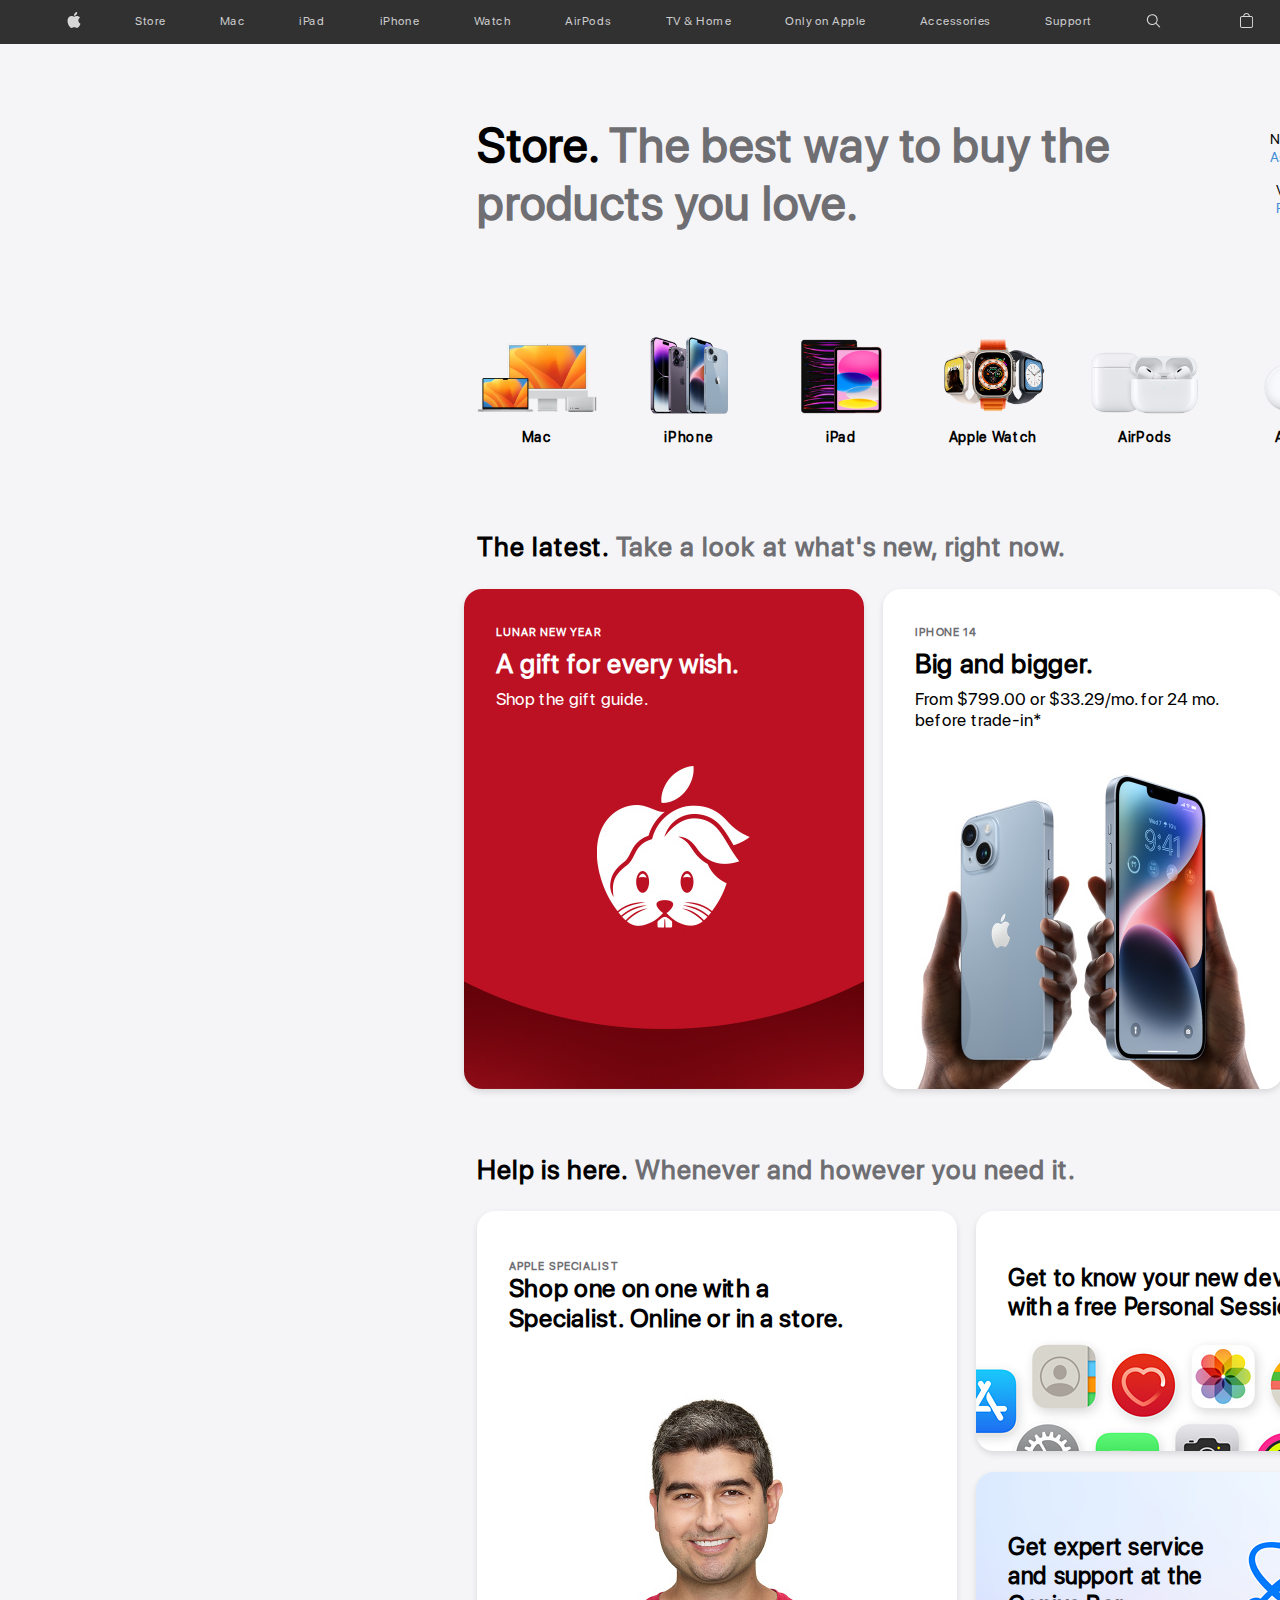
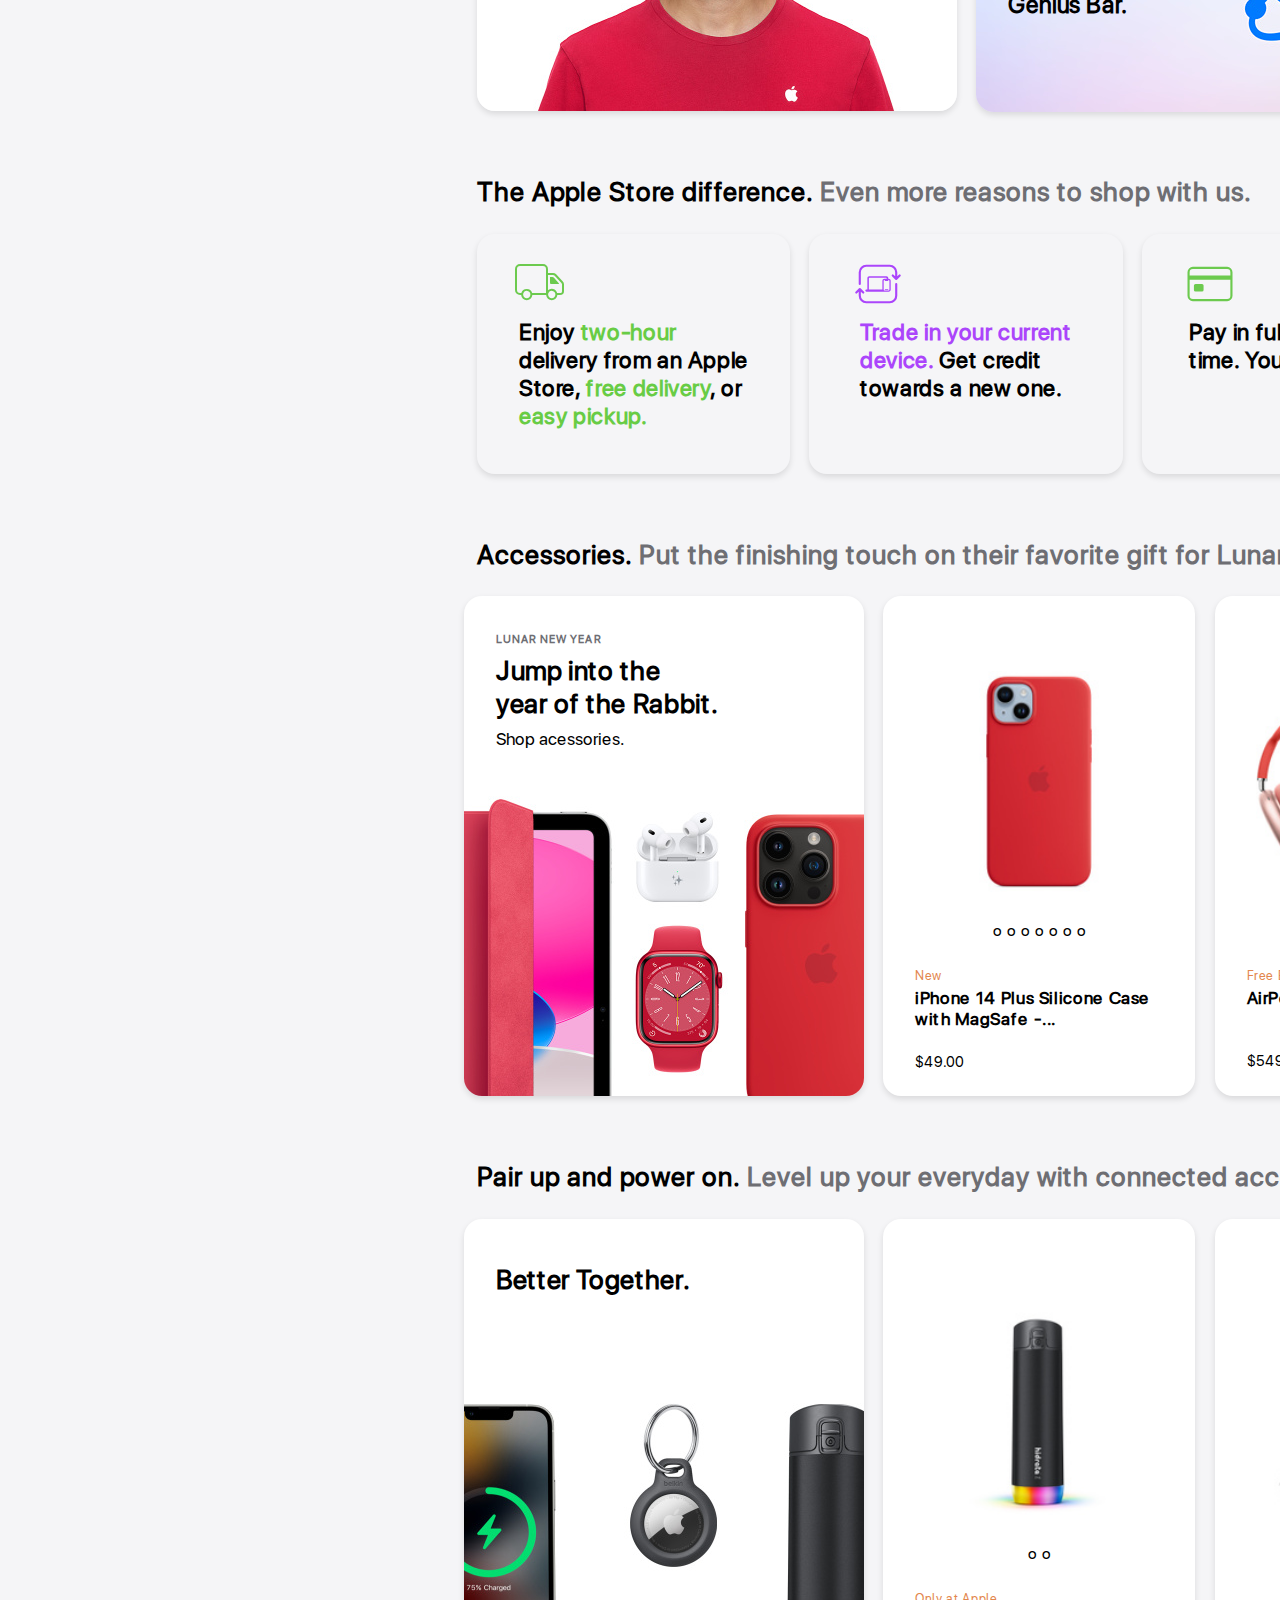
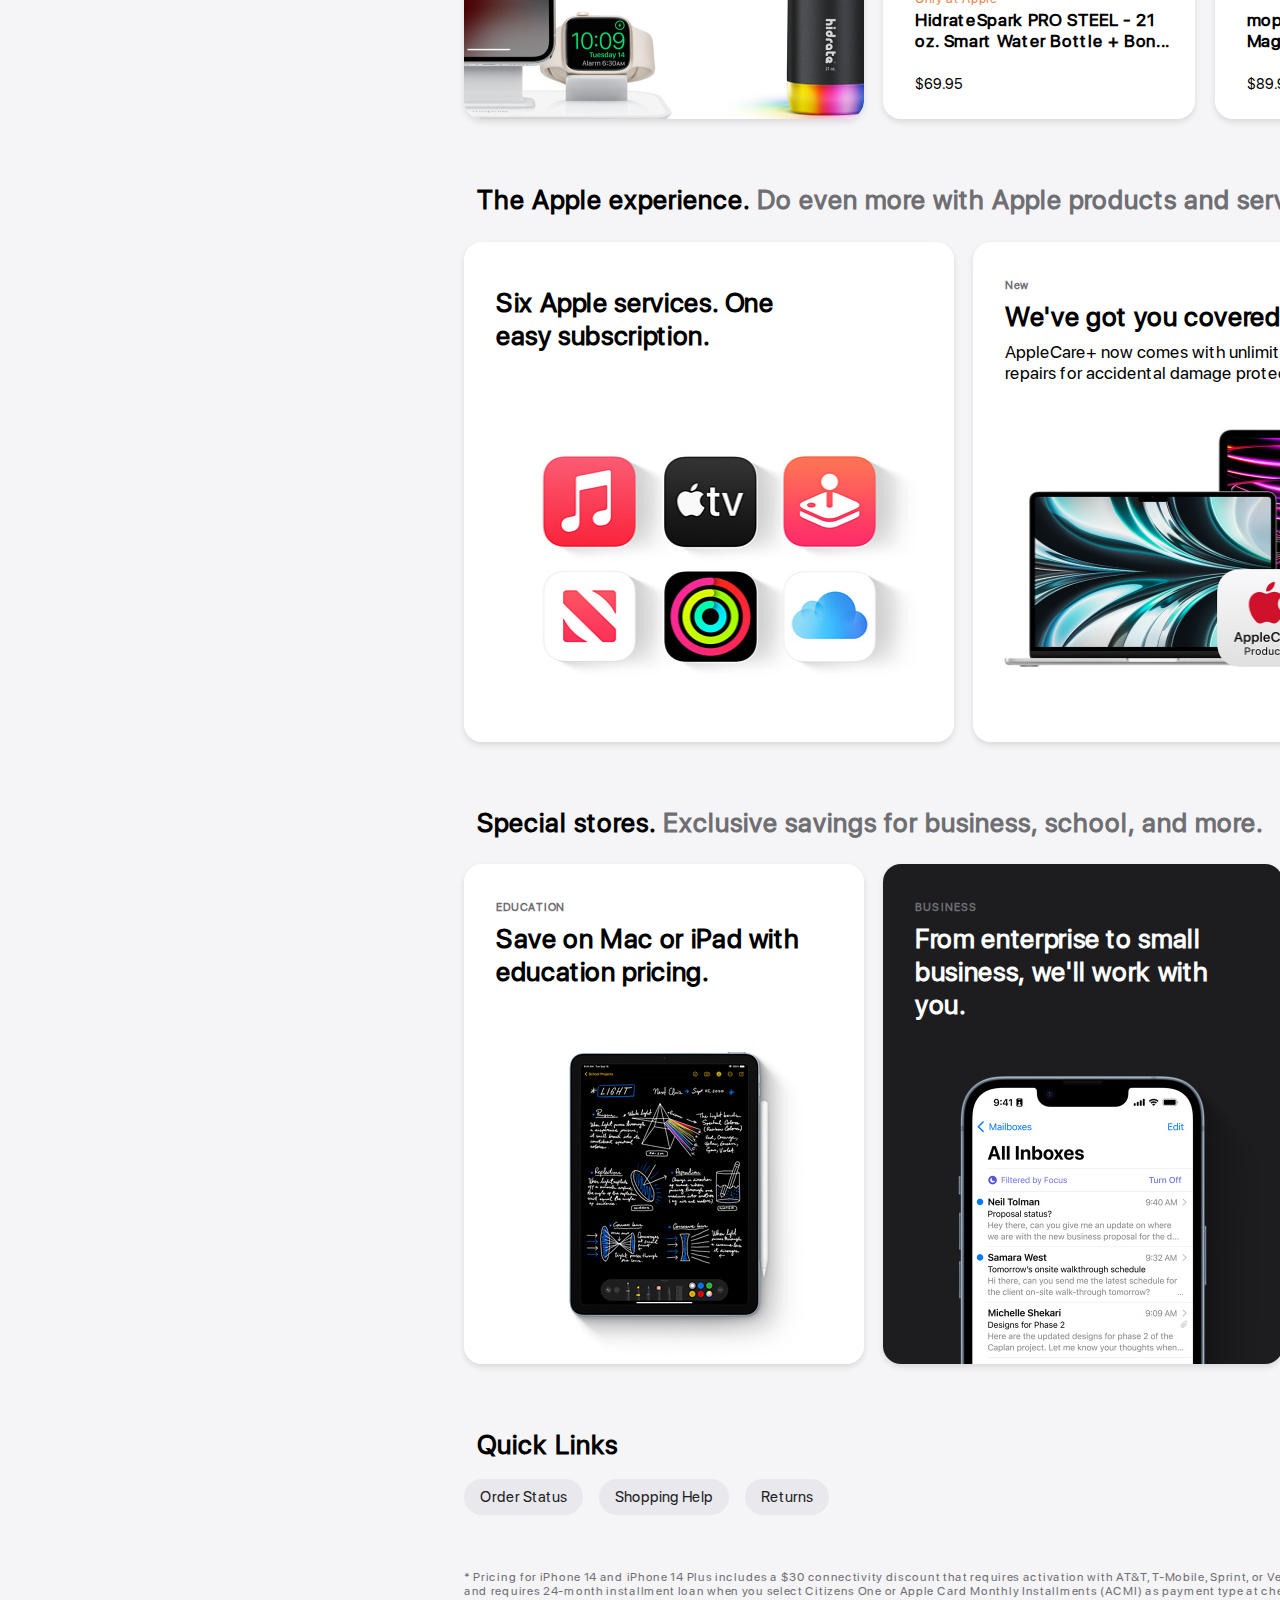
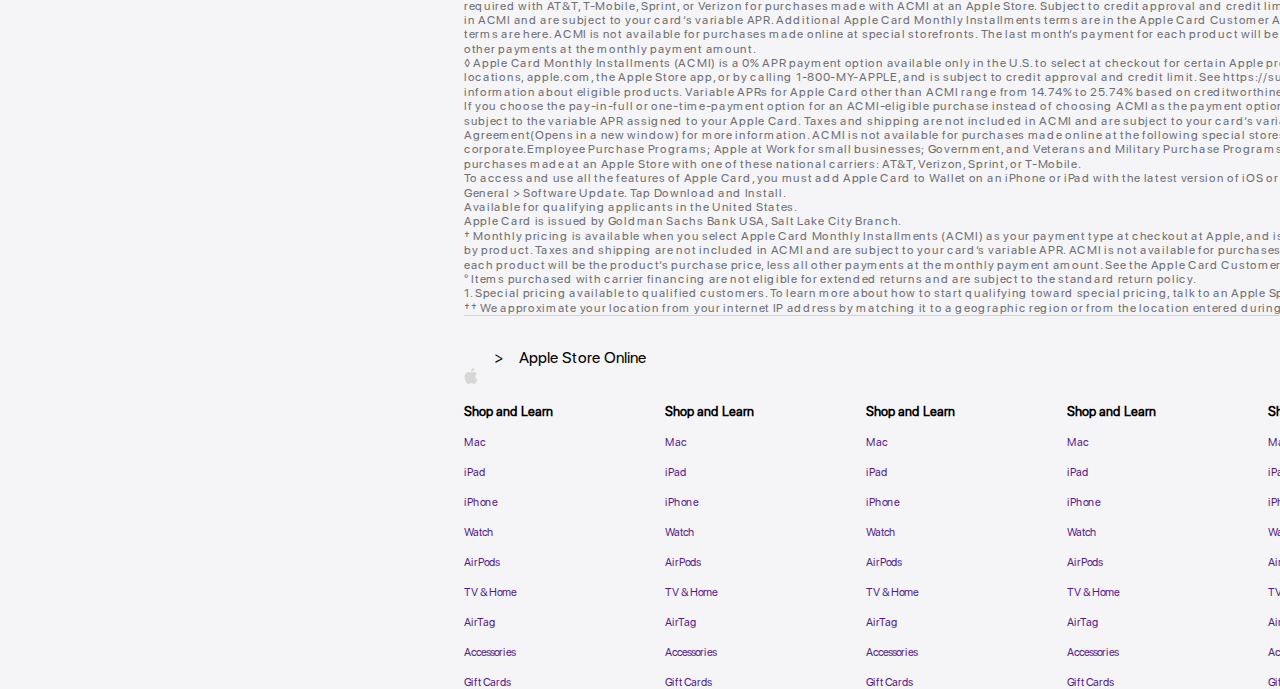
==== commit 000bc6fa: "Uploaded image files for product colors" ====
--- a/index.html
+++ b/index.html
@@ -36,6 +36,7 @@
 </nav>
    
 <main>
+    <div class="container">
     <div class="row">
         
         <div class="main-title">
@@ -1106,7 +1107,7 @@
 
 </div>
 
-
+</div>
 </main>
 <footer>
     
--- a/styles.css
+++ b/styles.css
@@ -93,6 +93,12 @@
 
 /* header */
 
+.container{
+    width:100%;
+    height:100%;
+    margin-left:25rem;
+
+}
 
 .row {
     display: flex;
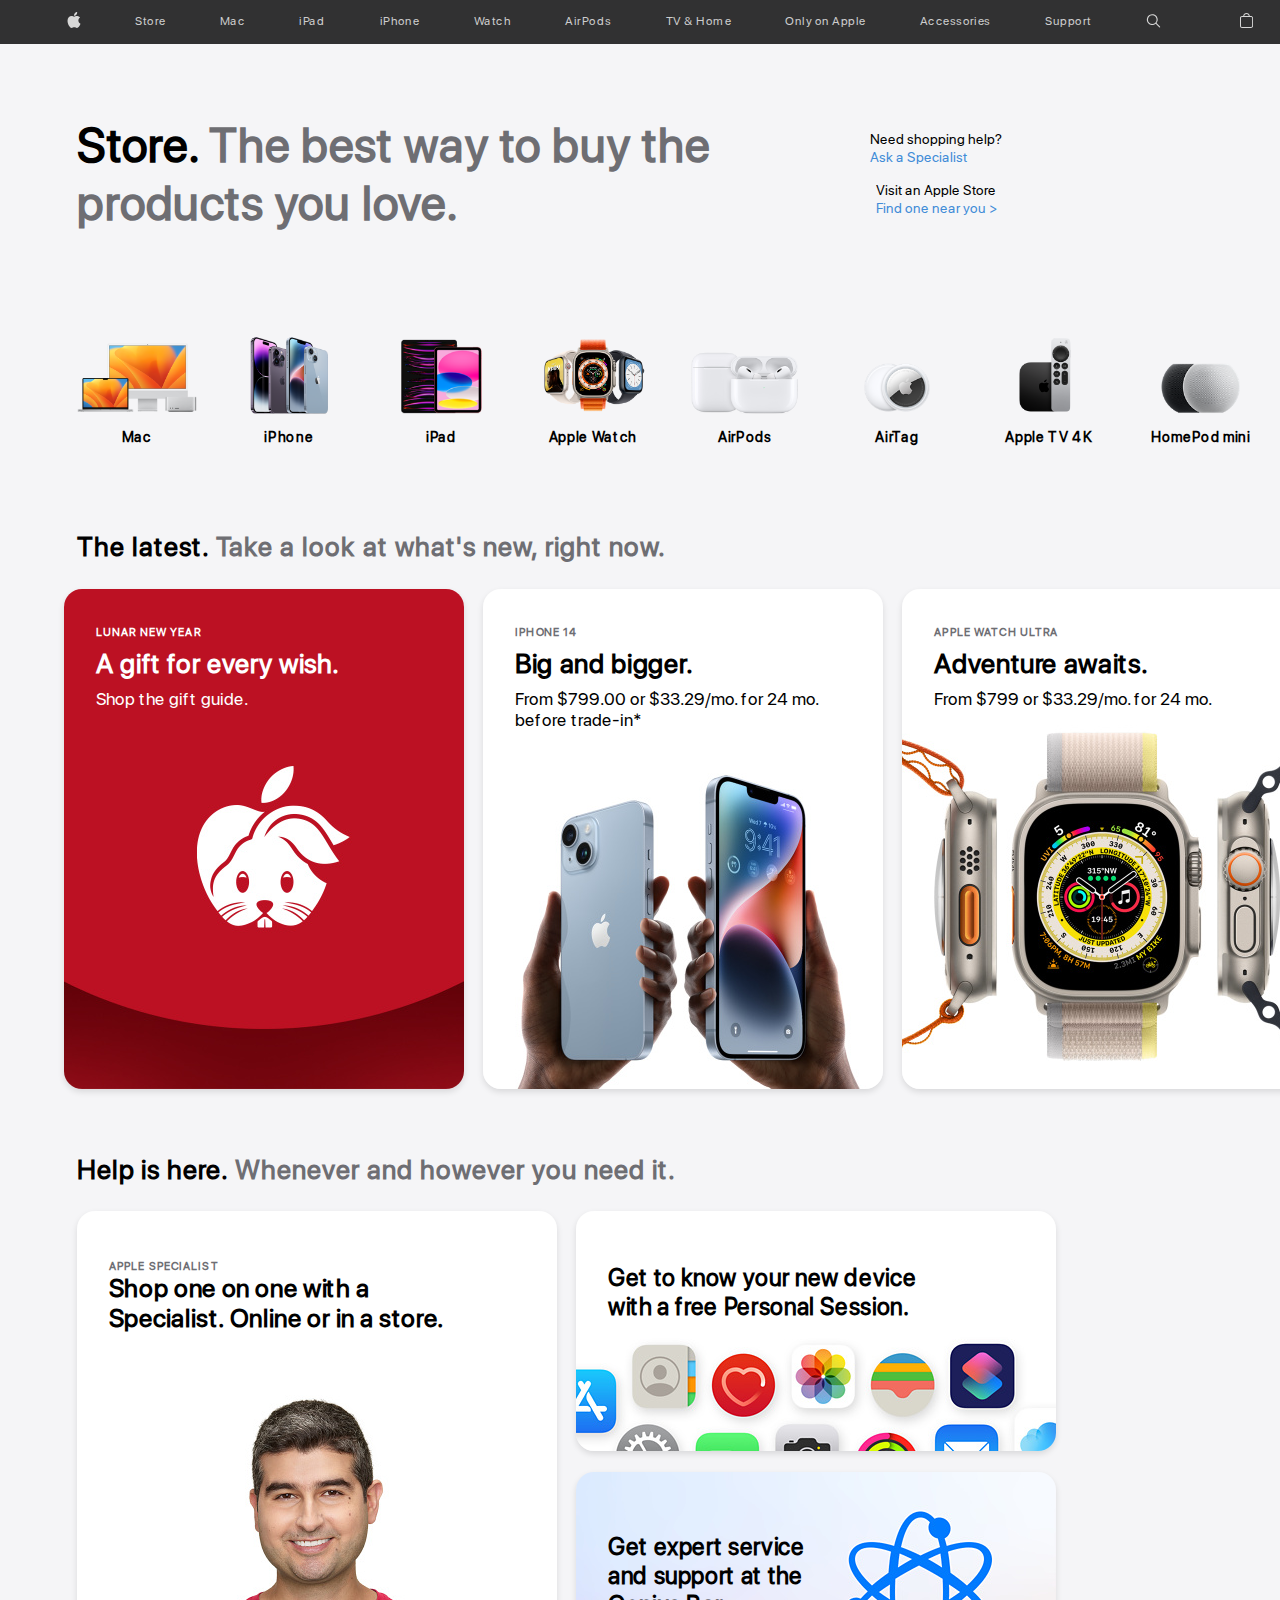
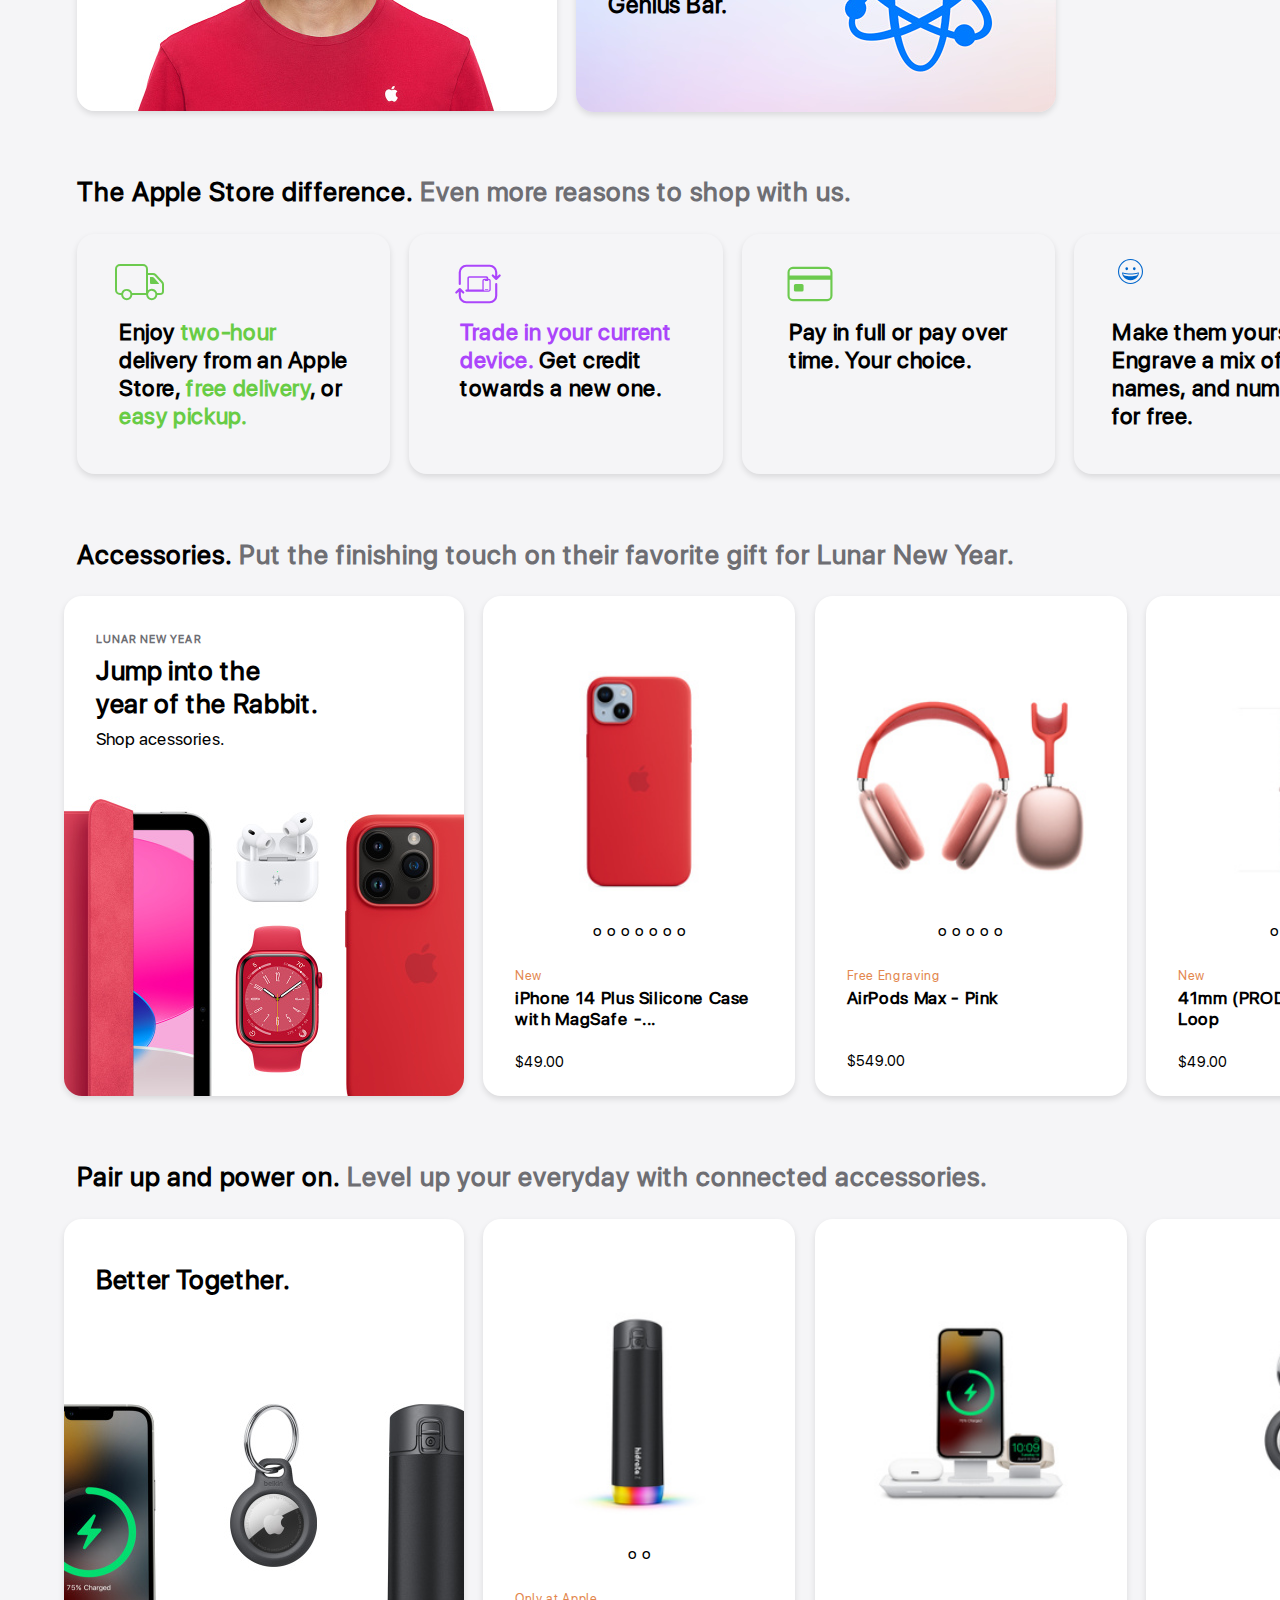
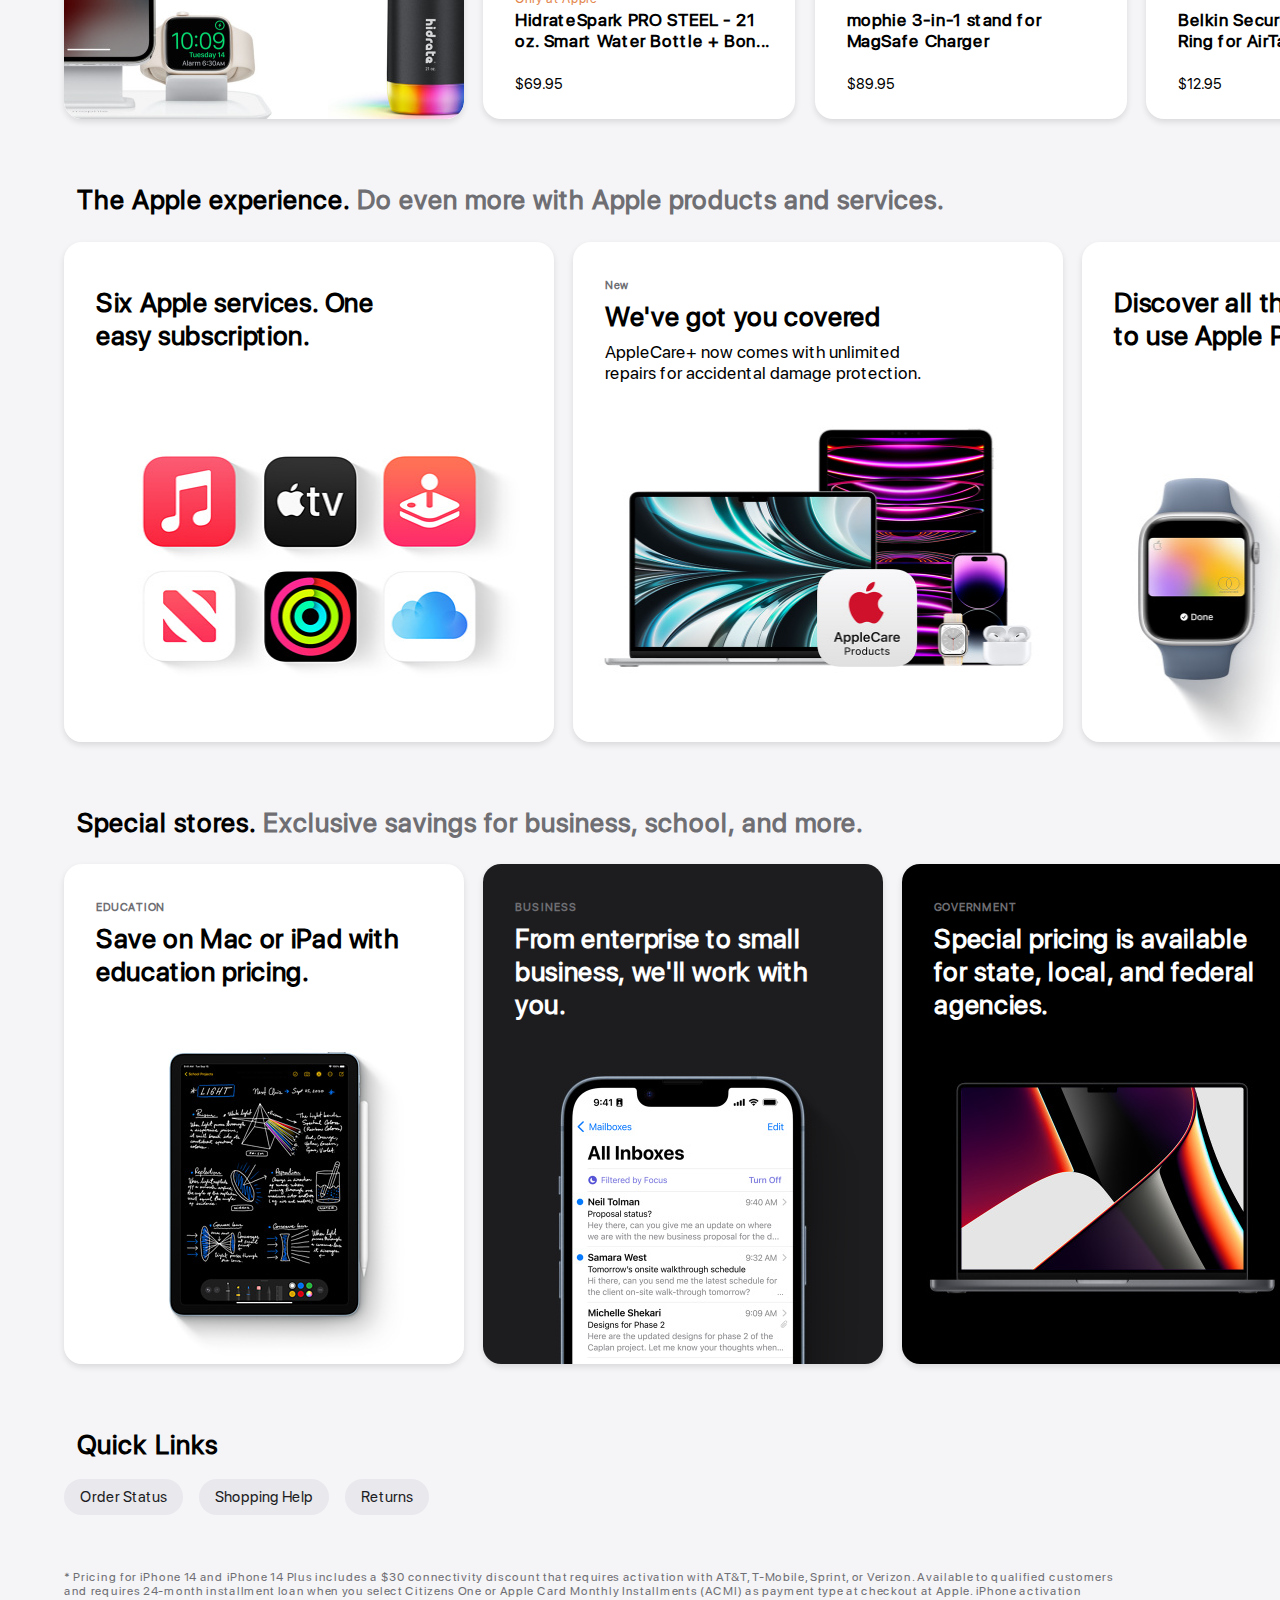
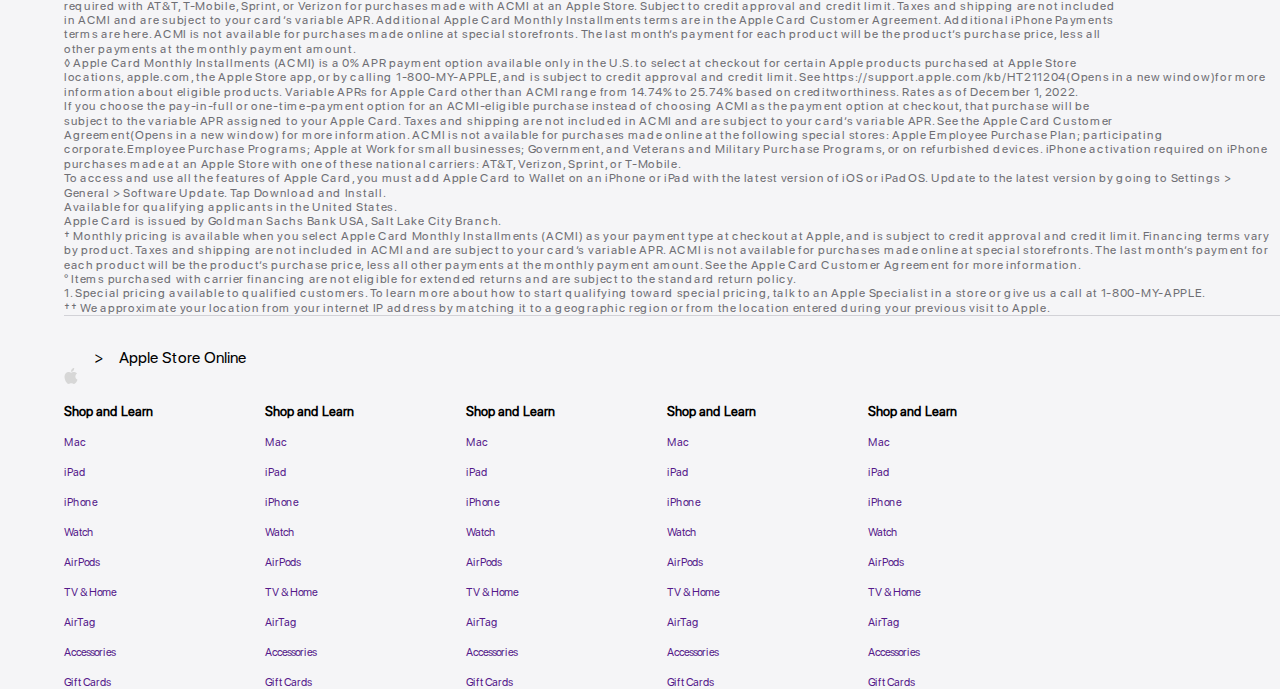
==== commit c0bab604: "Revert "Uploaded image files for product colors"" ====
--- a/index.html
+++ b/index.html
@@ -36,7 +36,6 @@
 </nav>
    
 <main>
-    <div class="container">
     <div class="row">
         
         <div class="main-title">
@@ -1107,7 +1106,7 @@
 
 </div>
 
-</div>
+
 </main>
 <footer>
     
--- a/styles.css
+++ b/styles.css
@@ -93,12 +93,6 @@
 
 /* header */
 
-.container{
-    width:100%;
-    height:100%;
-    margin-left:25rem;
-
-}
 
 .row {
     display: flex;
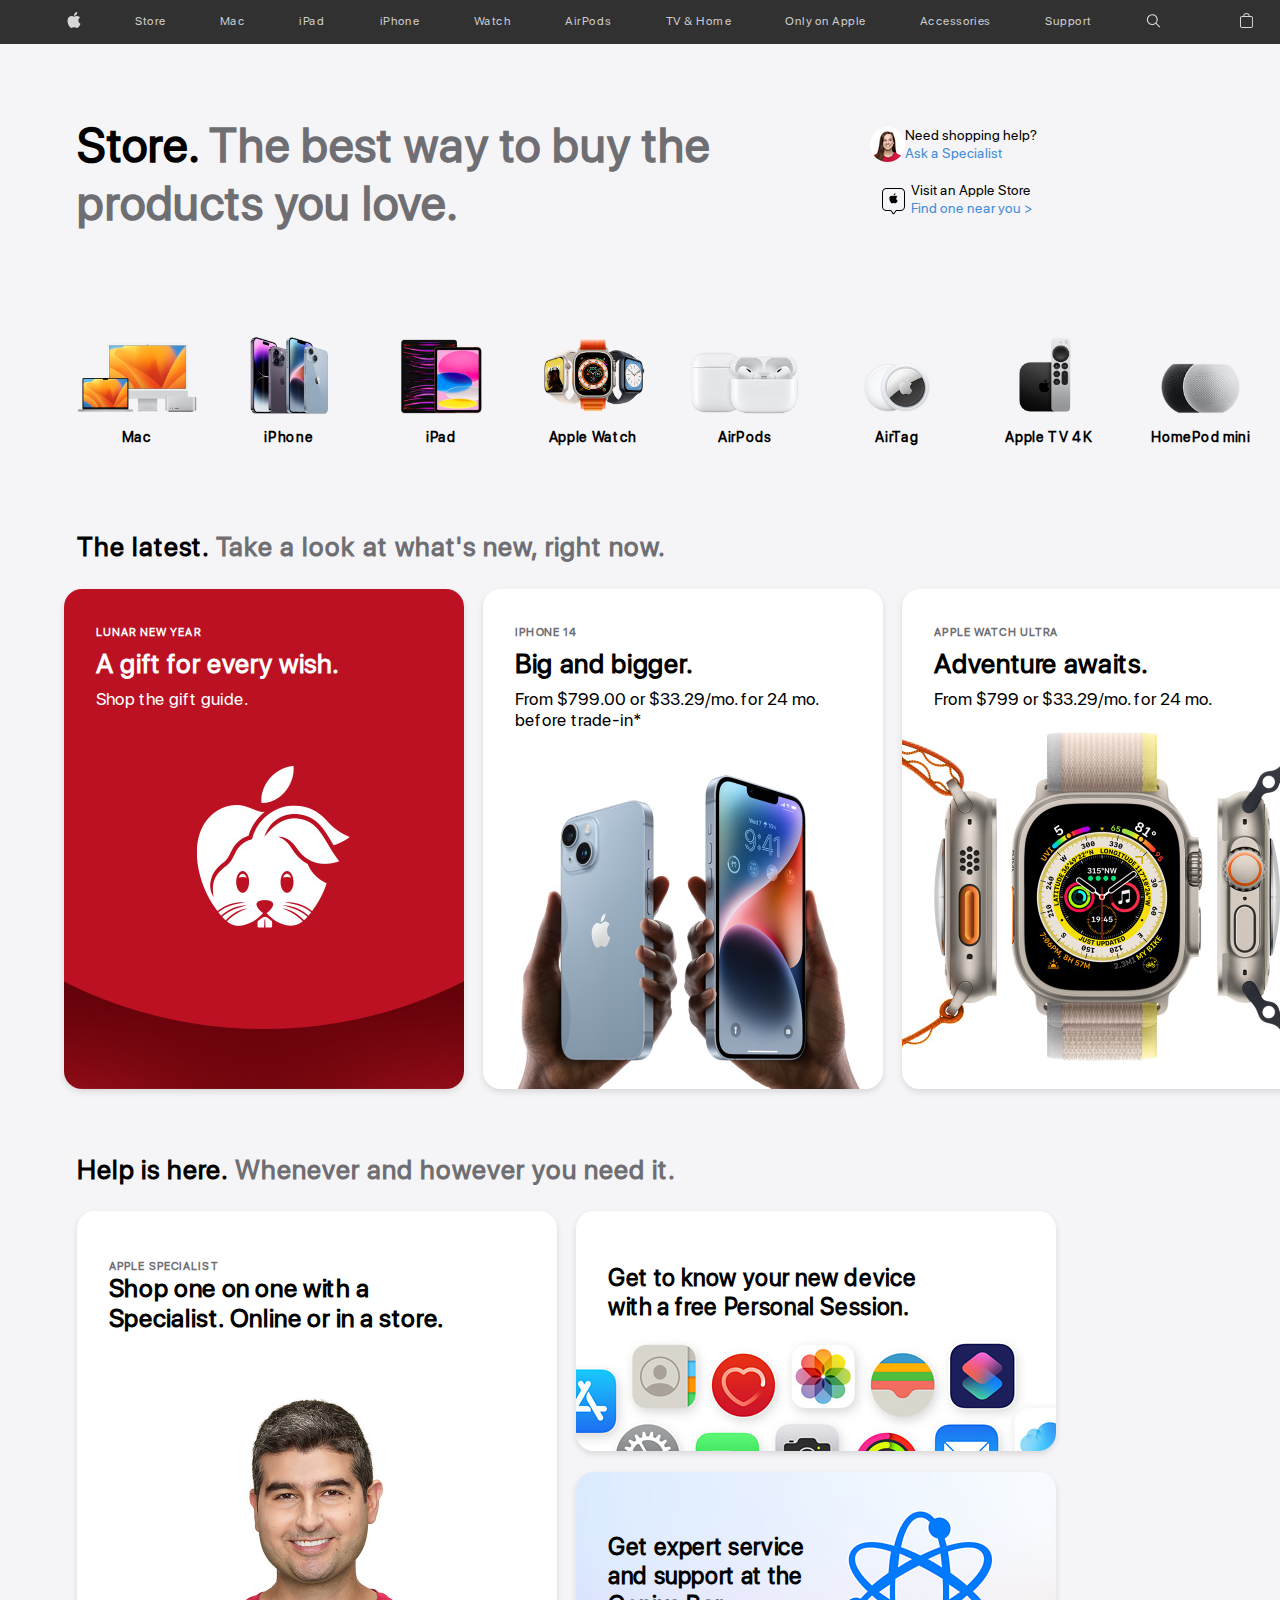
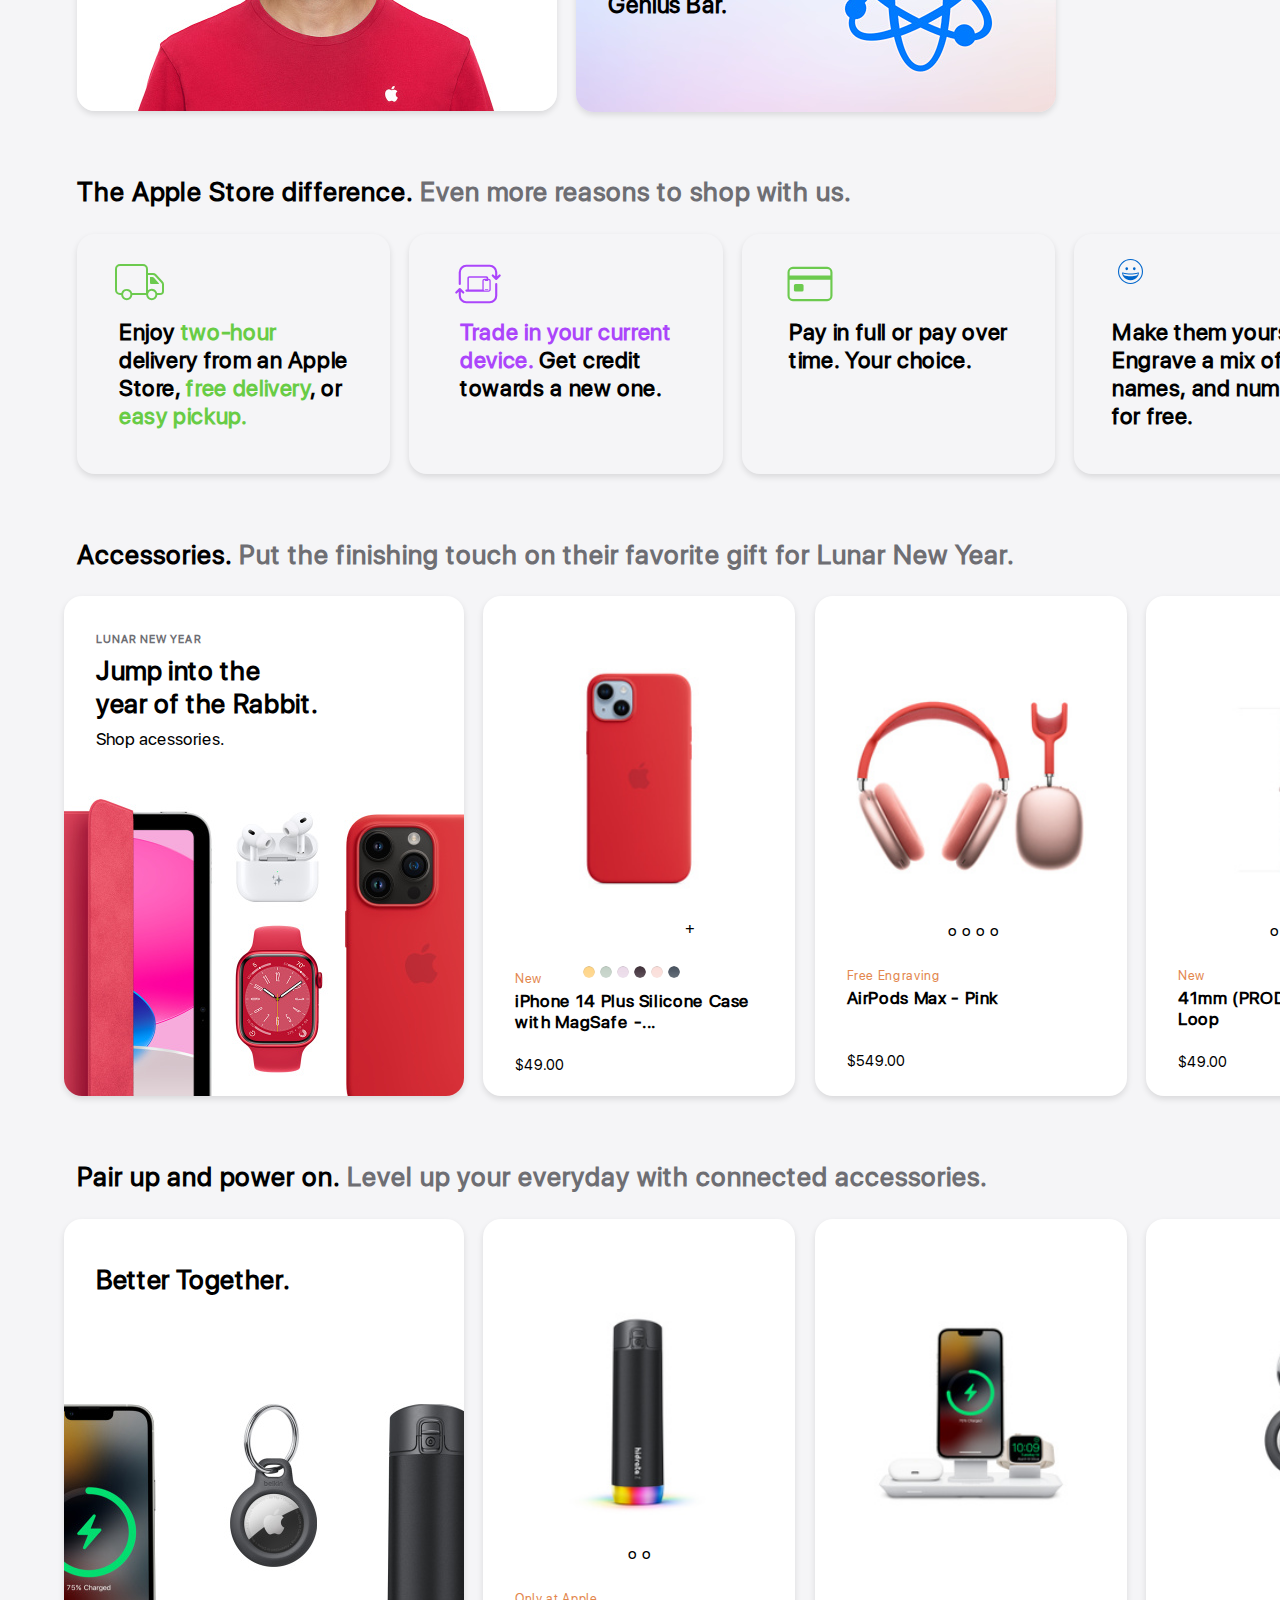
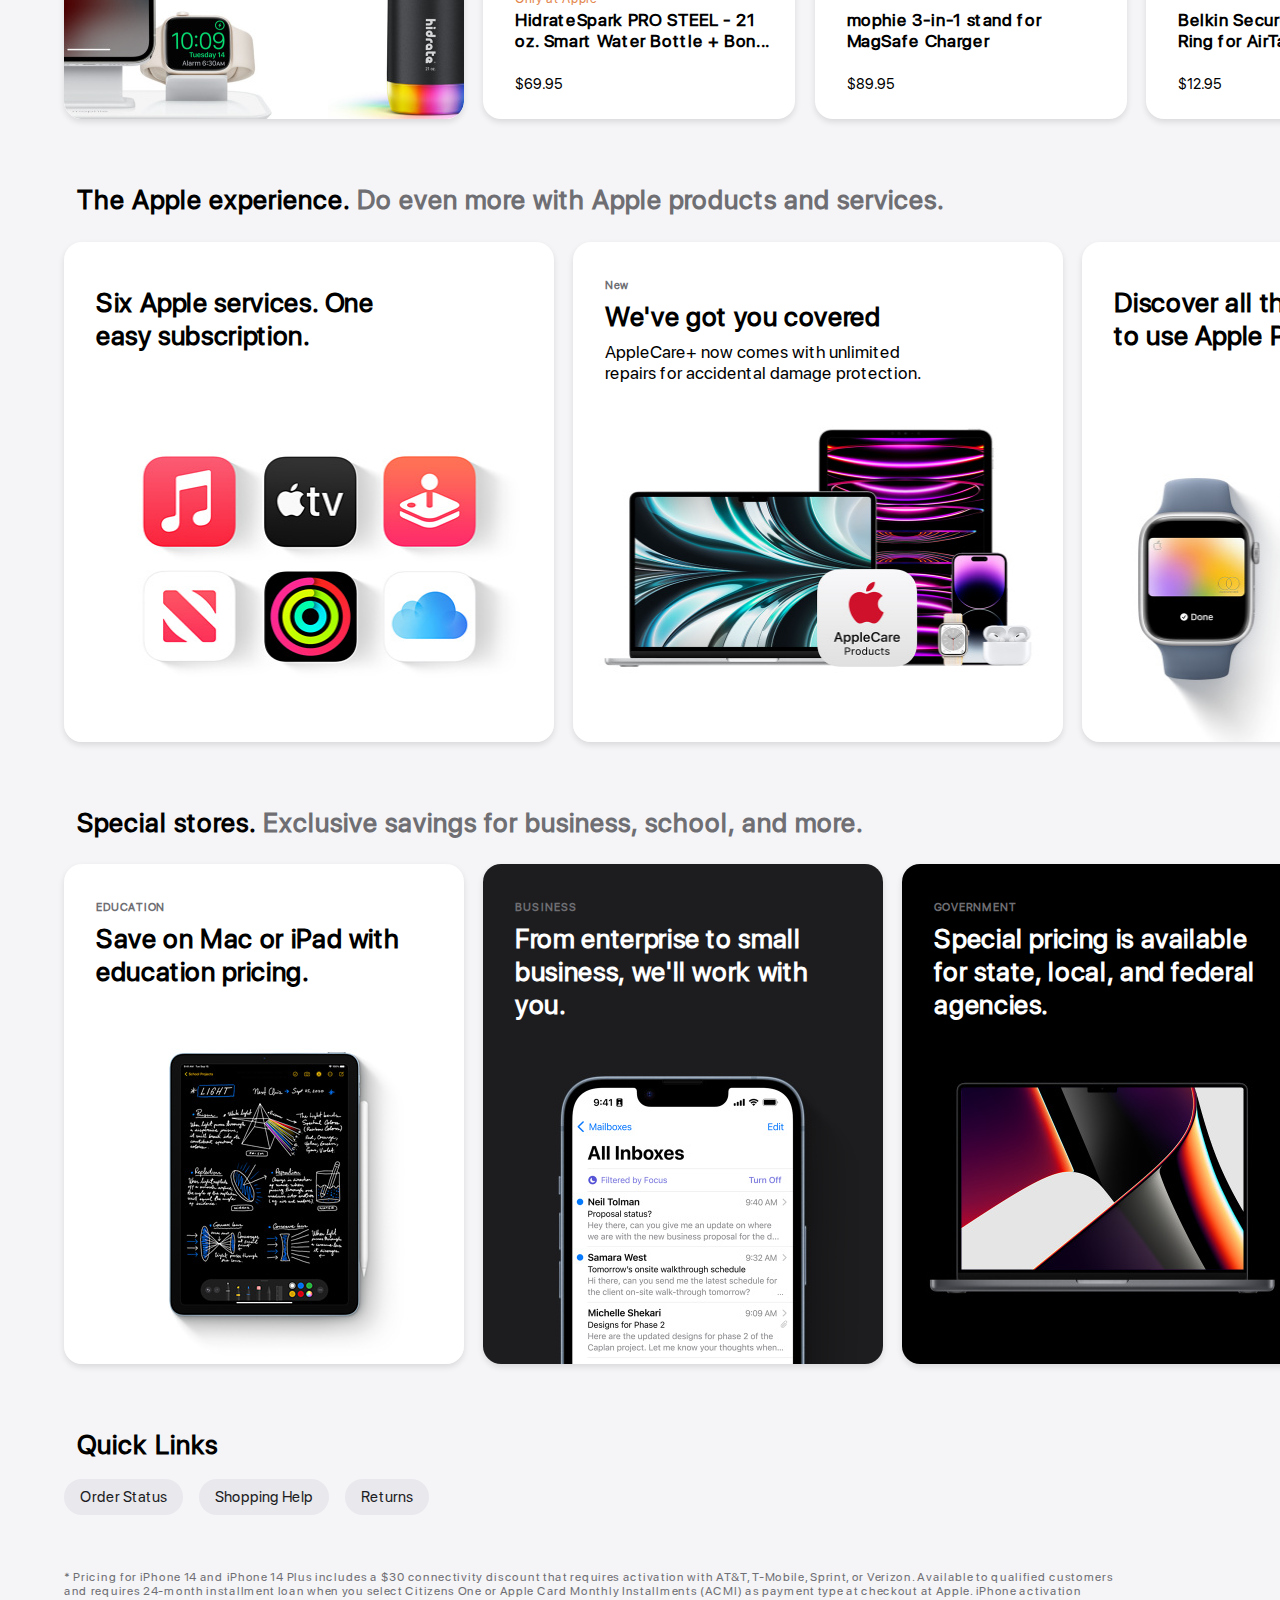
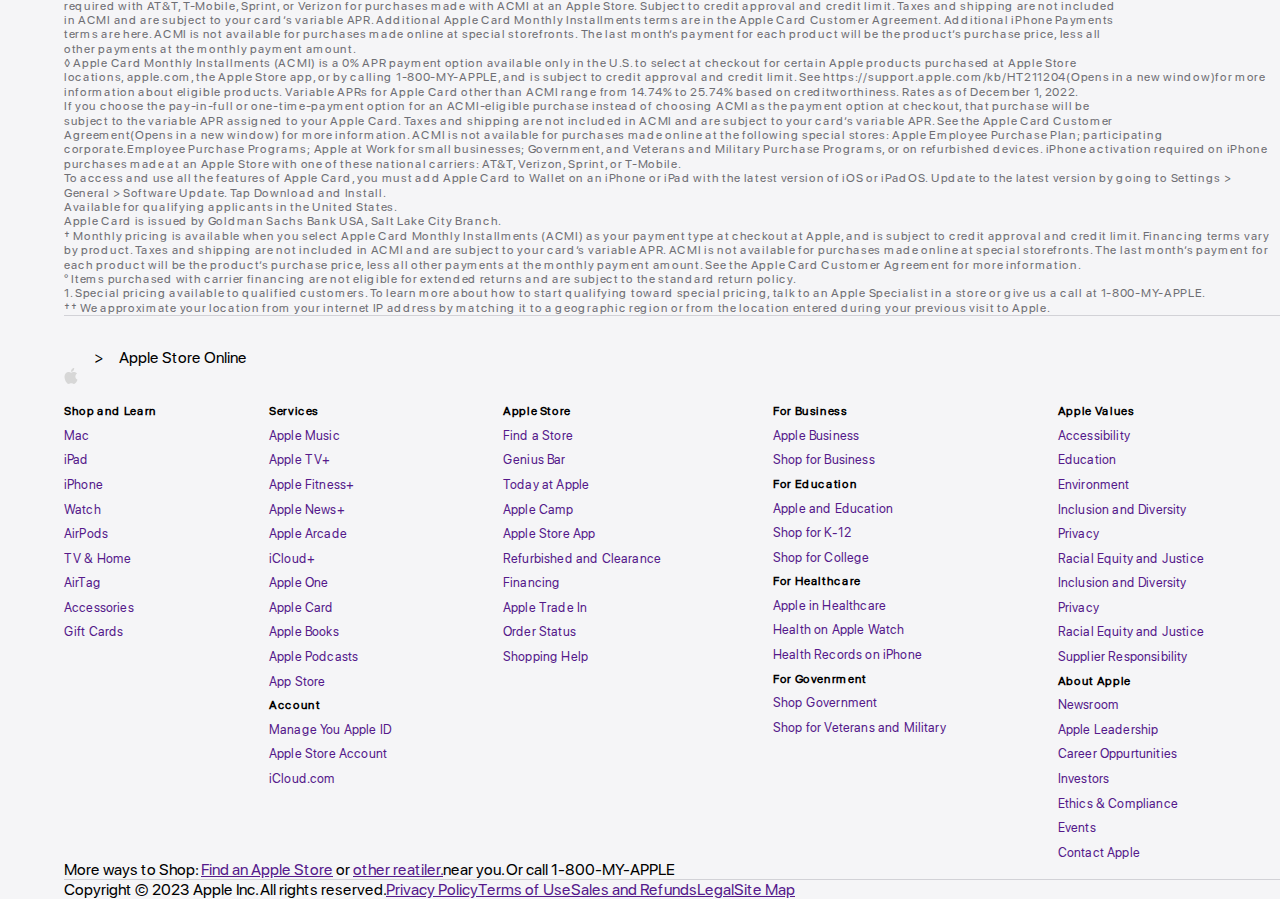
==== commit 0c1029c3: "updated" ====
--- a/index.html
+++ b/index.html
@@ -47,7 +47,7 @@
      <div class="query-container">
         <div class="main-query">
             <div class="specialist-img">
-                <img src="./img/help-icon.png" alt="">
+                <img src="./img/lady.png" alt="">
             </div>
          
                 <div class="specialist-container">
@@ -63,7 +63,7 @@
        
         <div class="main-query">
             <div class="help-img">
-                <img src="./img/chat-icon.png" alt="">
+                <svg width="35" height="35" aria-hidden="true" class="as-svgicon as-svgicon-applestore as-svgicon-base as-svgicon-applestorebase"><path fill="none" d="M0 0h35v35H0z"/><path d="M17.5 32.217a1.136 1.136 0 0 1-1-.576l-1.812-2.525c-.053-.087-.1-.116-.156-.116H10.5A4.5 4.5 0 0 1 6 24.5V10.518a4.5 4.5 0 0 1 4.5-4.5h14a4.5 4.5 0 0 1 4.5 4.5V24.5a4.5 4.5 0 0 1-4.5 4.5h-4.036a.149.149 0 0 0-.129.074l-1.867 2.609a1.108 1.108 0 0 1-.968.534zM10.5 7A3.519 3.519 0 0 0 7 10.518V24.5a3.5 3.5 0 0 0 3.5 3.5h4.036a1.151 1.151 0 0 1 1 .576l1.808 2.524c.128.213.211.17.284.042l1.868-2.61a1.125 1.125 0 0 1 .968-.532H24.5a3.5 3.5 0 0 0 3.5-3.5V10.518A3.519 3.519 0 0 0 24.5 7z"/><path d="M21.35 14.635a2.326 2.326 0 0 0-1.078 1.94 2.215 2.215 0 0 0 1.353 2.051 4.733 4.733 0 0 1-.693 1.444c-.429.617-.9 1.246-1.584 1.246s-.858-.408-1.661-.408c-.77 0-1.045.419-1.672.419s-1.078-.573-1.584-1.29a6.312 6.312 0 0 1-1.056-3.363 2.719 2.719 0 0 1 2.541-3.021c.682 0 1.232.441 1.65.441s1.023-.463 1.782-.463a2.348 2.348 0 0 1 2.002 1.004zm-3.729-1.114c-.055 0-.1-.011-.143-.011 0-.033-.011-.11-.011-.187a2.26 2.26 0 0 1 .561-1.378 2.19 2.19 0 0 1 1.485-.772 1.074 1.074 0 0 1 .011.2A2.329 2.329 0 0 1 19 12.794a1.967 1.967 0 0 1-1.379.727z"/></svg>
             </div>
             <div class="chat-container">
             <div class="shopping-help-title">
@@ -76,10 +76,6 @@
         </div>
     </div>
 </div>
-
-
-
-
 
 <div class="card-scroller">
     <div class="shop-item">
@@ -447,14 +443,15 @@
        
        <div class="accessories-swatches">
         <ul>
-            <li>o</li>
-            <li>o</li>
-            <li>o</li>
-            <li>o</li>
-            <li>o</li>
-            <li>o</li>
-            <li>o</li>
+            <li><img class="swatch" src="./img/iphone14-1.jfif" alt=""></li>
+            <li><img class="swatch" src="./img/iphone14-2.jfif" alt=""></li>
+            <li><img class="swatch" src="./img/iphone14-3.jfif" alt=""></li>
+            <li><img class="swatch" src="./img/iphone14-4.jfif" alt=""></li>
+            <li><img class="swatch" src="./img/iphone14-5.jfif" alt=""></li>
+            <li><img class="swatch" src="./img/iphone14-6.jfif" alt=""></li>
+            <li>+</li>
            </ul>
+      
         </div>
 
        <div class="accessory-description">
@@ -477,7 +474,7 @@
         
         <div class="accessories-swatches">
          <ul>
-             <li>o</li>
+             <li></li>
              <li>o</li>
              <li>o</li>
              <li>o</li>
@@ -1040,70 +1037,108 @@
             <li><a href="" class="">Gift Cards</a></li>
             </ul>
         </div>
-
         <div class="footer-nav-section">
             <ul>
-            <li><h3>Shop and Learn</h3></li>
-            <li><a href="" class="">Mac</a></li>
-            <li><a href="" class="">iPad</a></li>
-            <li><a href="" class="">iPhone</a></li>
-            <li><a href="" class="">Watch</a></li>
-            <li><a href="" class="">AirPods</a></li>
-            <li><a href="" class="">TV & Home</a></li>
-            <li><a href="" class="">AirTag</a></li>
-            <li><a href="" class="">Accessories</a></li>
-            <li><a href="" class="">Gift Cards</a></li>
-            </ul>
-        </div>
-
+            <li><h3>Services</h3></li>
+            <li><a href="" class="">Apple Music</a></li>
+            <li><a href="" class="">Apple TV+</a></li>
+            <li><a href="" class="">Apple Fitness+</a></li>
+            <li><a href="" class="">Apple News+</a></li>
+            <li><a href="" class="">Apple Arcade</a></li>
+            <li><a href="" class="">iCloud+</a></li>
+            <li><a href="" class="">Apple One</a></li>
+            <li><a href="" class="">Apple Card</a></li>
+            <li><a href="" class="">Apple Books</a></li>
+            <li><a href="" class="">Apple Podcasts</a></li>
+            <li><a href="" class="">App Store</a></li>
+            <li><h3>Account</h3></li>
+            <li><a href="" class="">Manage You Apple ID</a></li>
+            <li><a href="" class="">Apple Store Account</a></li>
+            <li><a href="" class="">iCloud.com</a></li>
+            </ul>
+        </div>
         <div class="footer-nav-section">
             <ul>
-            <li><h3>Shop and Learn</h3></li>
-            <li><a href="" class="">Mac</a></li>
-            <li><a href="" class="">iPad</a></li>
-            <li><a href="" class="">iPhone</a></li>
-            <li><a href="" class="">Watch</a></li>
-            <li><a href="" class="">AirPods</a></li>
-            <li><a href="" class="">TV & Home</a></li>
-            <li><a href="" class="">AirTag</a></li>
-            <li><a href="" class="">Accessories</a></li>
-            <li><a href="" class="">Gift Cards</a></li>
+            <li><h3>Apple Store</h3></li>
+            <li><a href="" class="">Find a Store</a></li>
+            <li><a href="" class="">Genius Bar</a></li>
+            <li><a href="" class="">Today at Apple</a></li>
+            <li><a href="" class="">Apple Camp</a></li>
+            <li><a href="" class="">Apple Store App</a></li>
+            <li><a href="" class="">Refurbished and Clearance</a></li>
+            <li><a href="" class="">Financing</a></li>
+            <li><a href="" class="">Apple Trade In</a></li>
+            <li><a href="" class="">Order Status</a></li>
+            <li><a href="" class="">Shopping Help</a></li>
             </ul>
         </div>
 
         <div class="footer-nav-section">
             <ul>
-            <li><h3>Shop and Learn</h3></li>
-            <li><a href="" class="">Mac</a></li>
-            <li><a href="" class="">iPad</a></li>
-            <li><a href="" class="">iPhone</a></li>
-            <li><a href="" class="">Watch</a></li>
-            <li><a href="" class="">AirPods</a></li>
-            <li><a href="" class="">TV & Home</a></li>
-            <li><a href="" class="">AirTag</a></li>
-            <li><a href="" class="">Accessories</a></li>
-            <li><a href="" class="">Gift Cards</a></li>
-            </ul>
+            <li><h3>For Business</h3></li>
+            <li><a href="" class="">Apple Business</a></li>
+            <li><a href="" class="">Shop for Business</a></li>
+            <li><h3>For Education</h3></li>
+            <li><a href="" class="">Apple and Education</a></li>
+            <li><a href="" class="">Shop for K-12</a></li>
+            <li><a href="" class="">Shop for College</a></li>
+            <li><h3>For Healthcare</h3></li>
+            <li><a href="" class="">Apple in Healthcare</a></li>
+            <li><a href="" class="">Health on Apple Watch</a></li>
+            <li><a href="" class="">Health Records on iPhone</a></li>
+            <li><h3>For Govenrment</h3></li>
+            <li><a href="" class="">Shop Government</a></li>
+            <li><a href="" class="">Shop for Veterans and Military</a></li>
+
         </div>
 
         <div class="footer-nav-section">
             <ul>
-            <li><h3>Shop and Learn</h3></li>
-            <li><a href="" class="">Mac</a></li>
-            <li><a href="" class="">iPad</a></li>
-            <li><a href="" class="">iPhone</a></li>
-            <li><a href="" class="">Watch</a></li>
-            <li><a href="" class="">AirPods</a></li>
-            <li><a href="" class="">TV & Home</a></li>
-            <li><a href="" class="">AirTag</a></li>
-            <li><a href="" class="">Accessories</a></li>
-            <li><a href="" class="">Gift Cards</a></li>
-            </ul>
-        </div>
-
-    </div>
-
-
+                <li><h3>Apple Values</h3></li>
+                <li><a href="" class="">Accessibility</a></li>
+                <li><a href="" class="">Education</a></li>
+                <li><a href="" class="">Environment</a></li>
+                <li><a href="" class="">Inclusion and Diversity</a></li>
+                <li><a href="" class="">Privacy</a></li>
+                <li><a href="" class="">Racial Equity and Justice</a></li>
+                <li><a href="" class="">Inclusion and Diversity</a></li>
+              
+                <li><a href="" class="">Privacy</a></li>
+                <li><a href="" class="">Racial Equity and Justice</a></li>
+                <li><a href="" class="">Supplier Responsibility</a></li>
+                <li><h3>About Apple</h3></li>
+                <li><a href="" class="">Newsroom</a></li>
+                <li><a href="" class="">Apple Leadership</a></li>
+                <li><a href="" class="">Career Oppurtunities</a></li>
+                <li><a href="" class="">Investors</a></li>
+                <li><a href="" class="">Ethics & Compliance</a></li>
+                <li><a href="" class="">Events</a></li>
+                <li><a href="" class="">Contact Apple</a></li>
+
+        </div>
+    </div>
+        <div class="footer-info">
+            <p>More ways to Shop: <a href="">Find an Apple Store</a> or <a href="">other reatiler.</a>near you. Or call 1-800-MY-APPLE</p>
+        </div>
+        <div class="copyright-container">
+        <div class="copyright">
+        <p>Copyright © 2023 Apple Inc. All rights reserved.</p>
+        </div>
+        <div class="footer-info-links">
+            <ul>
+                             
+                <li><a href="">Privacy Policy</a></li>
+                <li></li>
+                <li><a href="">Terms of Use</a></li>
+                <li></li>
+                <li><a href="">Sales and Refunds</a></li>
+                <li></li>
+                <li><a href="">Legal</a></li>
+                <li></li>
+                <li><a href="">Site Map</a></li>
+            </ul>
+        </div>
+    </div>
 </div>
 
 
--- a/styles.css
+++ b/styles.css
@@ -419,13 +419,20 @@
     border-radius: 18px;
 }
 
+.accessories-swatches {
+    max-height: 58px;
+}
 .accessories-swatches ul {
     list-style: none;
     display: flex;
     justify-content: center;
     gap: 5px;
     margin-bottom: 1.75rem;
-    min-height: ;
+ 
+}
+
+.accessories-swatches li {
+   max-height: 25px;
 }
 .accessory-description {
     width: 100%;
@@ -456,6 +463,11 @@
 
 .hidden {
     color: white;
+}
+.swatch {
+    max-height: 12px;
+    max-width: 12px;
+    margin-bottom: 50px;
 }
 
 /*Power*/
@@ -522,12 +534,11 @@
  
     
     .footer-section {
-        margin-left: 4rem;
+       margin-left: 4rem;
     }
 
     .breadcrumb-container ul {
         display: flex;
-
         gap: 1rem;
         list-style: none;
     }
@@ -540,21 +551,29 @@
     .footer-nav {
         display: flex;
         gap: 7rem;
+
     }
  
     .footer-nav-section ul {
         list-style: none;
         display: flex;
         flex-direction: column;
-        gap: 1rem;
-        font-size: .7rem;
-        
-    }
-
-    .footer-nav-section a {
+        gap: .6rem;
+        font-size: .8rem;
+        letter-spacing: .01rem;
+    
+    }
+
+    .footer-nav-section a:link {
+        color:#6b6b6d;
      
         text-decoration: none;
         
+    }
+    
+    .footer-nav-section h3 {
+        font-size: .75rem;
+       letter-spacing: .04rem;
     }
 
     
@@ -563,17 +582,20 @@
         text-decoration: underline;
         
     }
-    
-
-
-
-
-
-
-
-
-
-
-
-
-
+
+    
+    .footer-info {
+        border-bottom:1px solid #d2d2d7;
+    }
+    
+    .copyright-container {
+        display: flex;
+    }
+
+    .footer-info-links ul {
+        display: flex;
+        list-style: none;
+    }
+
+
+
